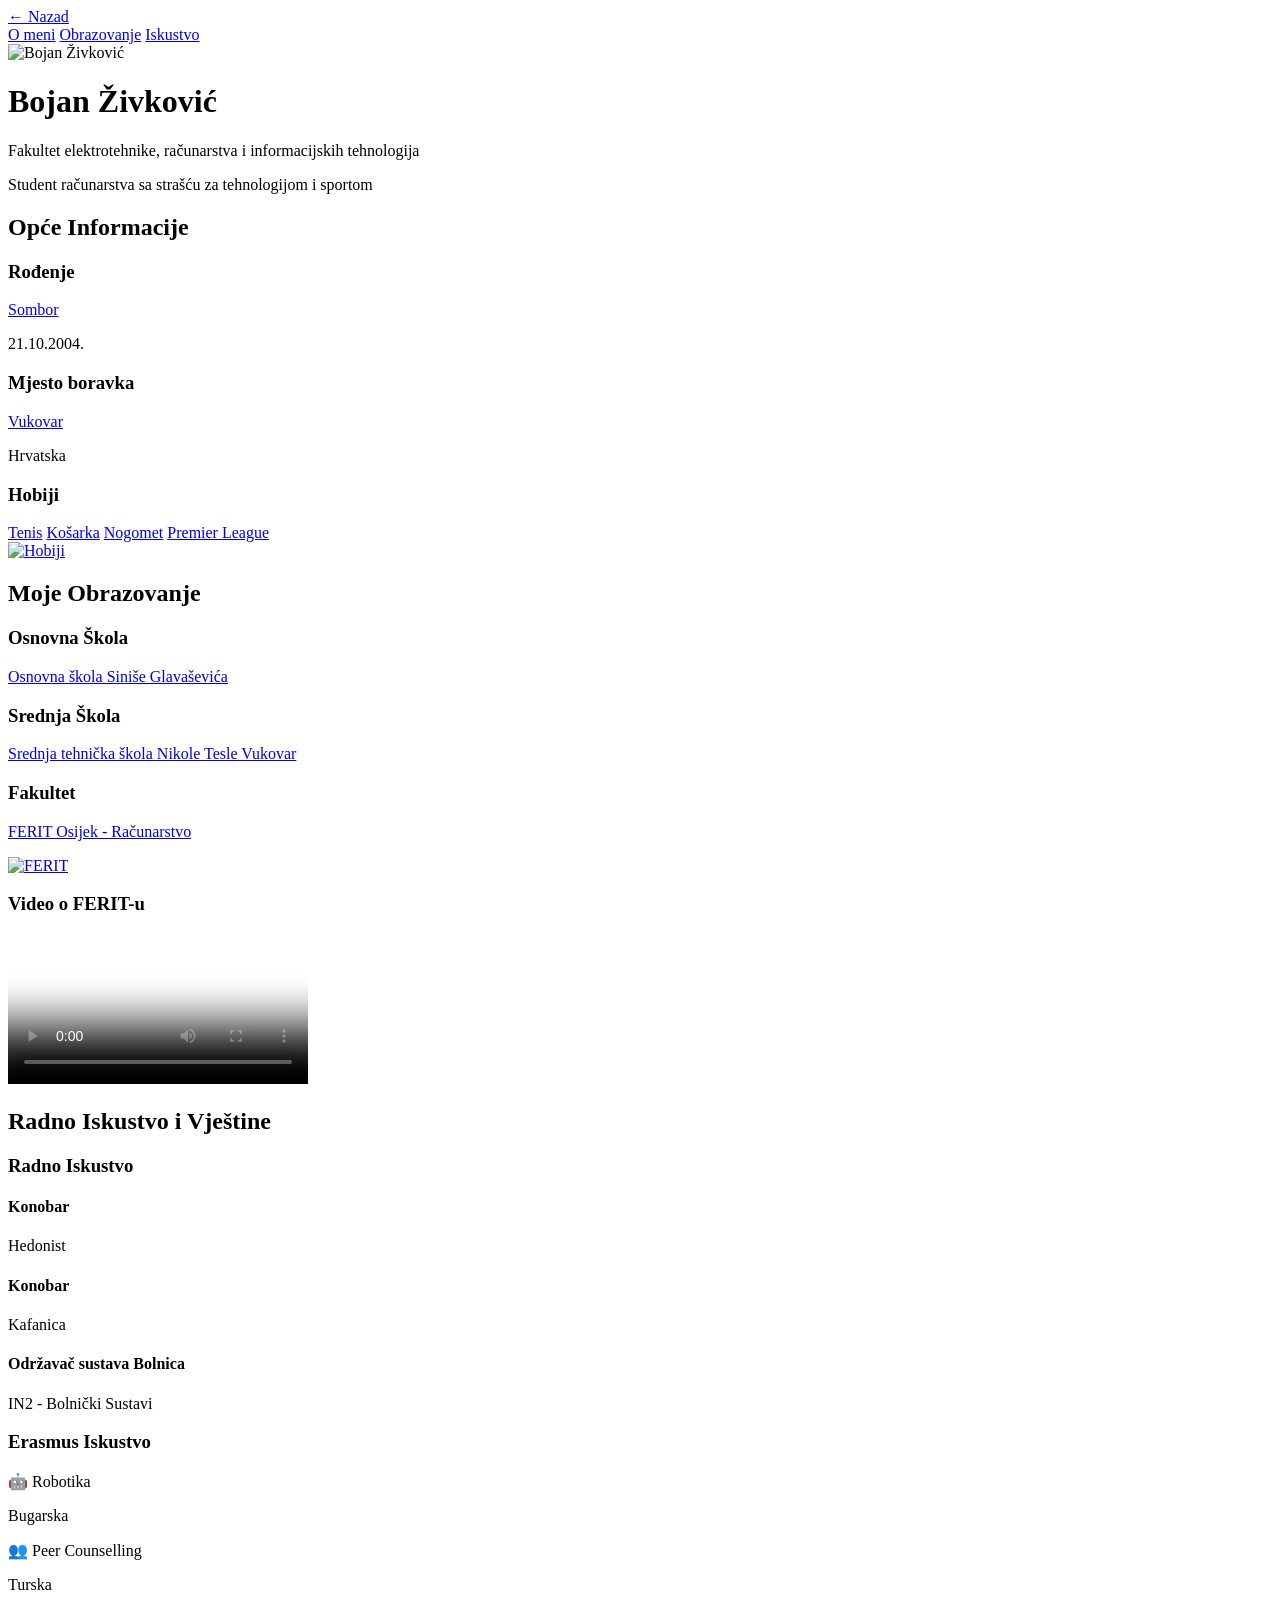
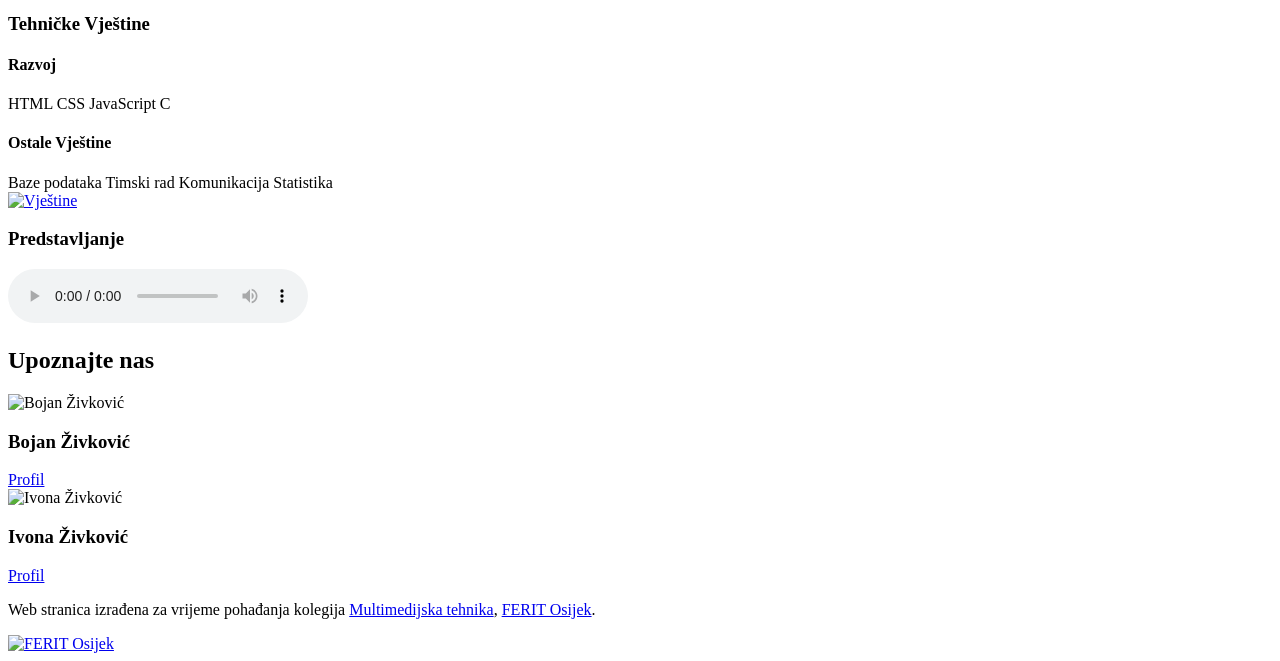
==== bojan.html @ 3acd58fc "Add files via upload" ====
<!doctype html>
<html lang="hr">
  <head>
    <meta charset="UTF-8" />
    <meta name="viewport" content="width=device-width, initial-scale=1.0" />
    <title>Predstavljanje Poslodavcu</title>
    <link rel="stylesheet" href="style.css" />
  </head>
  <body>
    <nav class="navbar">
      <div class="nav-container">
        <a href="index.html" class="nav-logo">← Nazad</a>
        <div class="nav-menu">
          <a href="#opce" class="nav-link">O meni</a>
          <a href="#obrazovanje" class="nav-link">Obrazovanje</a>
          <a href="#iskustvo" class="nav-link">Iskustvo</a>
        </div>
      </div>
    </nav>

    <header class="hero">
      <div class="hero-content">
        <img
          src="Portret.jpeg"
          alt="Bojan Živković"
          class="hero-image"
          onclick="window.open('Portret.jpeg', '_blank')"
        />
        <div class="hero-text">
          <h1>Bojan Živković</h1>
          <p class="subtitle">
            Fakultet elektrotehnike, računarstva i informacijskih tehnologija
          </p>
          <p class="bio">
            Student računarstva sa strašću za tehnologijom i sportom
          </p>
        </div>
      </div>
    </header>

    <main>
      <section id="opce" class="info-section">
        <h2>Opće Informacije</h2>
        <div class="info-grid">
          <div class="info-card">
            <h3>Rođenje</h3>
            <p>
              <a href="https://hr.wikipedia.org/wiki/Sombor" target="_blank"
                >Sombor</a
              >
            </p>
            <p class="date">21.10.2004.</p>
          </div>
          <div class="info-card">
            <h3>Mjesto boravka</h3>
            <p>
              <a href="https://hr.wikipedia.org/wiki/Vukovar" target="_blank"
                >Vukovar</a
              >
            </p>
            <p class="subtitle-small">Hrvatska</p>
          </div>
          <div class="info-card">
            <h3>Hobiji</h3>
            <div class="hobbies">
              <a
                href="https://hr.wikipedia.org/wiki/Tenis"
                target="_blank"
                class="hobby-tag"
                >Tenis</a
              >
              <a
                href="https://hr.wikipedia.org/wiki/Košarka"
                target="_blank"
                class="hobby-tag"
                >Košarka</a
              >
              <a
                href="https://hr.wikipedia.org/wiki/Nogomet"
                target="_blank"
                class="hobby-tag"
                >Nogomet</a
              >
              <a href="Mufc.gif" target="_blank" class="hobby-tag"
                >Premier League</a
              >
            </div>
          </div>
        </div>
        <a href="Hobi.jpeg" target="_blank" class="image-link">
          <img src="Hobi.jpeg" alt="Hobiji" loading="lazy" />
        </a>
      </section>

      <section id="obrazovanje" class="education-section">
        <h2>Moje Obrazovanje</h2>
        <div class="timeline">
          <div class="timeline-item">
            <div class="timeline-marker"></div>
            <div class="timeline-content">
              <h3>Osnovna Škola</h3>
              <p>
                <a
                  href="https://os-sinise-glavasevica-vu.skole.hr/"
                  target="_blank"
                  >Osnovna škola Siniše Glavaševića</a
                >
              </p>
            </div>
          </div>
          <div class="timeline-item">
            <div class="timeline-marker"></div>
            <div class="timeline-content">
              <h3>Srednja Škola</h3>
              <p>
                <a
                  href="https://ss-tehnicka-ntesla-vu.skole.hr/"
                  target="_blank"
                  >Srednja tehnička škola Nikole Tesle Vukovar</a
                >
              </p>
            </div>
          </div>
          <div class="timeline-item">
            <div class="timeline-marker"></div>
            <div class="timeline-content">
              <h3>Fakultet</h3>
              <p>
                <a href="https://www.ferit.unios.hr" target="_blank"
                  >FERIT Osijek - Računarstvo</a
                >
              </p>
            </div>
          </div>
        </div>
        <a href="logo.png" target="_blank" class="image-link">
          <img src="logo.png" alt="FERIT" loading="lazy" />
        </a>
        <div class="video-container">
          <h3>Video o FERIT-u</h3>
          <video controls poster="Ferit.png">
            <source src="FERIT 2024.mp4" type="video/mp4" />
            Vaš preglednik ne podržava video.
          </video>
        </div>
      </section>

      <section id="iskustvo" class="experience-section">
        <h2>Radno Iskustvo i Vještine</h2>

        <div class="experience-subsection">
          <h3>Radno Iskustvo</h3>
          <div class="jobs-grid">
            <div class="job-card">
              <h4>Konobar</h4>
              <p class="company">Hedonist</p>
            </div>
            <div class="job-card">
              <h4>Konobar</h4>
              <p class="company">Kafanica</p>
            </div>
            <div class="job-card">
              <h4>Održavač sustava Bolnica</h4>
              <p class="company">IN2 - Bolnički Sustavi</p>
            </div>
          </div>
        </div>

        <div class="experience-subsection">
          <h3>Erasmus Iskustvo</h3>
          <div class="erasmus-grid">
            <div class="erasmus-card">
              <p>🤖 Robotika</p>
              <p class="country">Bugarska</p>
            </div>
            <div class="erasmus-card">
              <p>👥 Peer Counselling</p>
              <p class="country">Turska</p>
            </div>
          </div>
        </div>

        <div class="experience-subsection">
          <h3>Tehničke Vještine</h3>
          <div class="skills-container">
            <div class="skill-category">
              <h4>Razvoj</h4>
              <div class="skill-tags">
                <span class="skill-tag">HTML</span>
                <span class="skill-tag">CSS</span>
                <span class="skill-tag">JavaScript</span>
                <span class="skill-tag">C</span>
              </div>
            </div>
            <div class="skill-category">
              <h4>Ostale Vještine</h4>
              <div class="skill-tags">
                <span class="skill-tag">Baze podataka</span>
                <span class="skill-tag">Timski rad</span>
                <span class="skill-tag">Komunikacija</span>
                <span class="skill-tag">Statistika</span>
              </div>
            </div>
          </div>
        </div>

        <a href="Portret.jpeg" target="_blank" class="image-link">
          <img src="Portret.jpeg" alt="Vještine" loading="lazy" />
        </a>

        <div class="audio-container">
          <h3>Predstavljanje</h3>
          <audio controls>
            <source src="Predstavljanje.m4a" type="audio/mp4" />
            Vaš preglednik ne podržava audio.
          </audio>
        </div>
      </section>

      <section id="kolege" class="team-section">
        <h2>Upoznajte nas</h2>
        <div class="team-grid">
          <div class="team-member">
            <img src="Portret.jpeg" alt="Bojan Živković" />
            <h3>Bojan Živković</h3>
            <a href="bojan.html" target="_blank" class="team-link">Profil</a>
          </div>
          <div class="team-member">
            <img
              src="https://via.placeholder.com/200x200.jpg?text=Ivona+Zivkovic"
              alt="Ivona Živković"
            />
            <h3>Ivona Živković</h3>
            <a href="ivona.html" target="_blank" class="team-link">Profil</a>
          </div>
        </div>
      </section>
    </main>

    <footer>
      <p>
        Web stranica izrađena za vrijeme pohađanja kolegija
        <a
          href="https://www.ferit.unios.hr/upisi-i-studijski-programi/strucni-prijediplomski-studij#racunarstvo#SR6-02"
          target="_blank"
          >Multimedijska tehnika</a
        >,
        <a href="https://www.ferit.unios.hr" target="_blank">FERIT Osijek</a>.
      </p>
      <a
        href="https://www.ferit.unios.hr"
        target="_blank"
        class="footer-logo-link"
      >
        <img src="Ferit.png" alt="FERIT Osijek" class="footer-logo" />
      </a>
    </footer>
  </body>
</html>
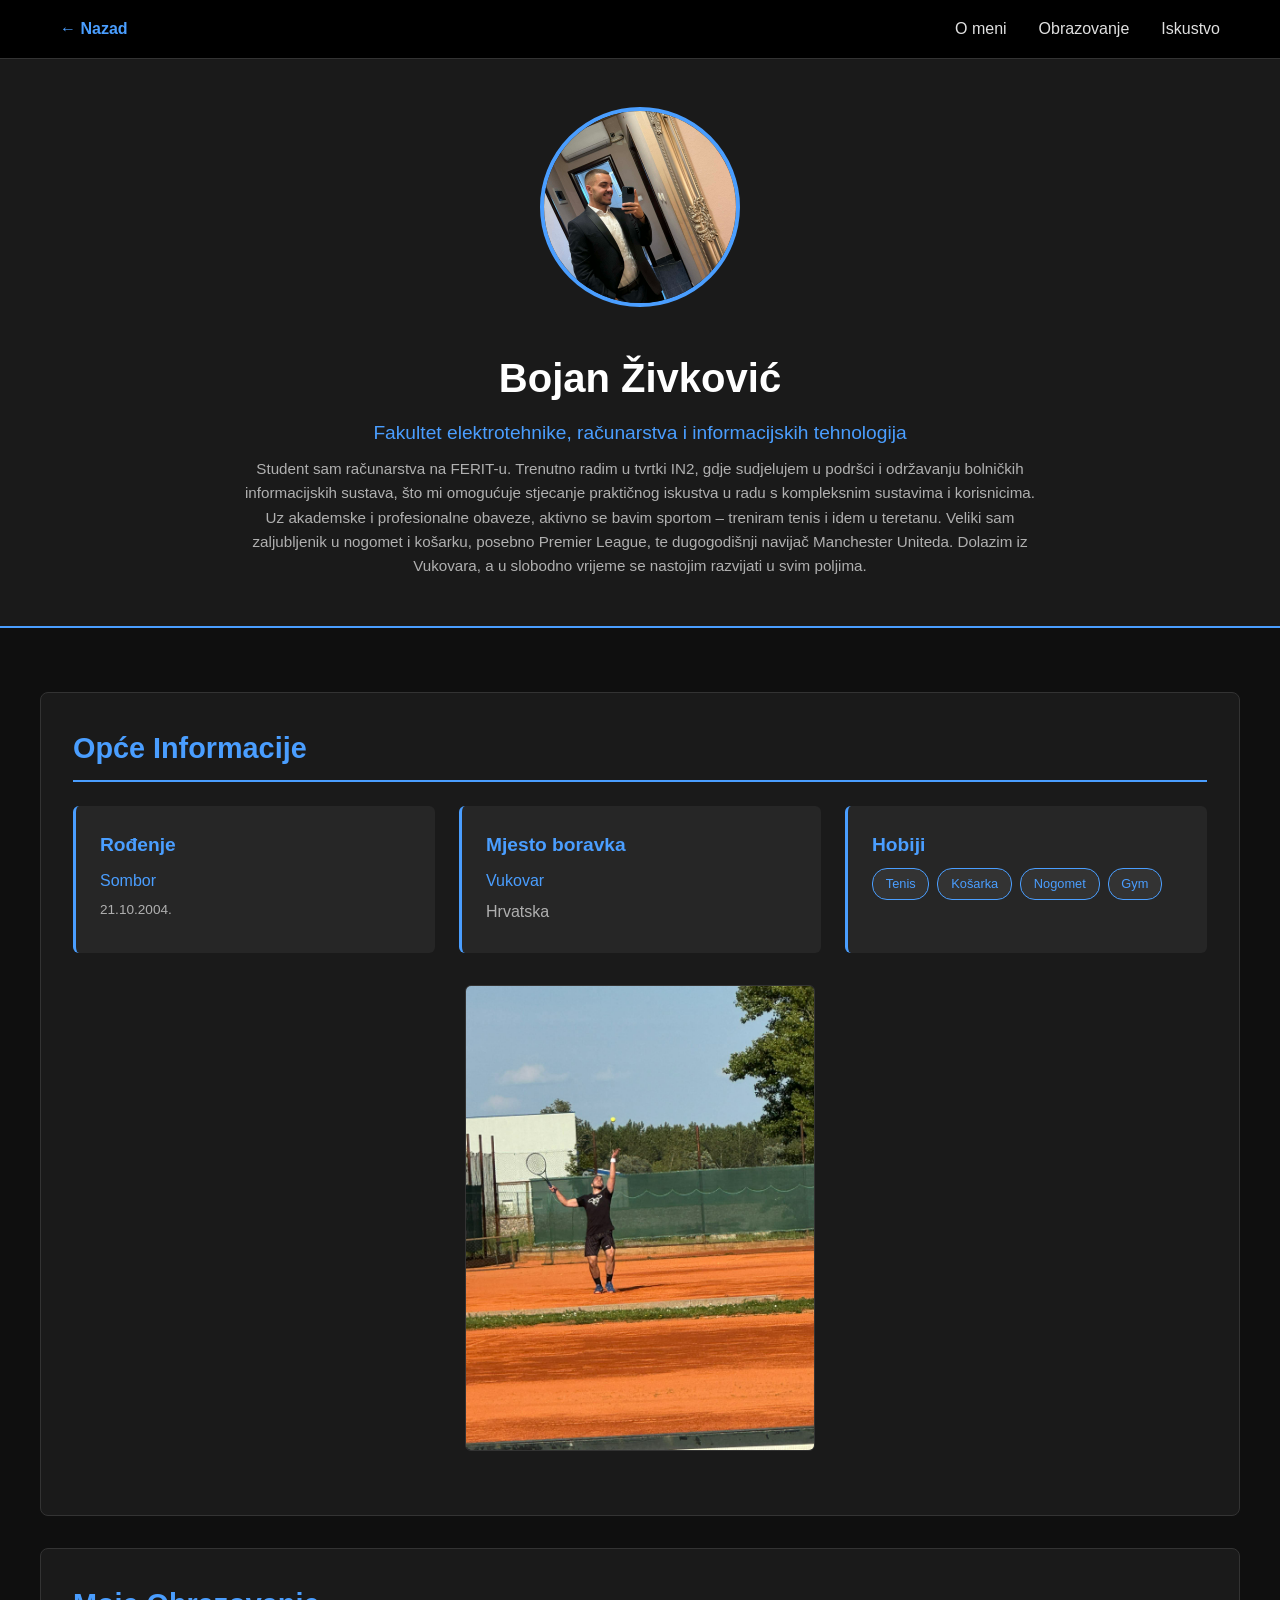
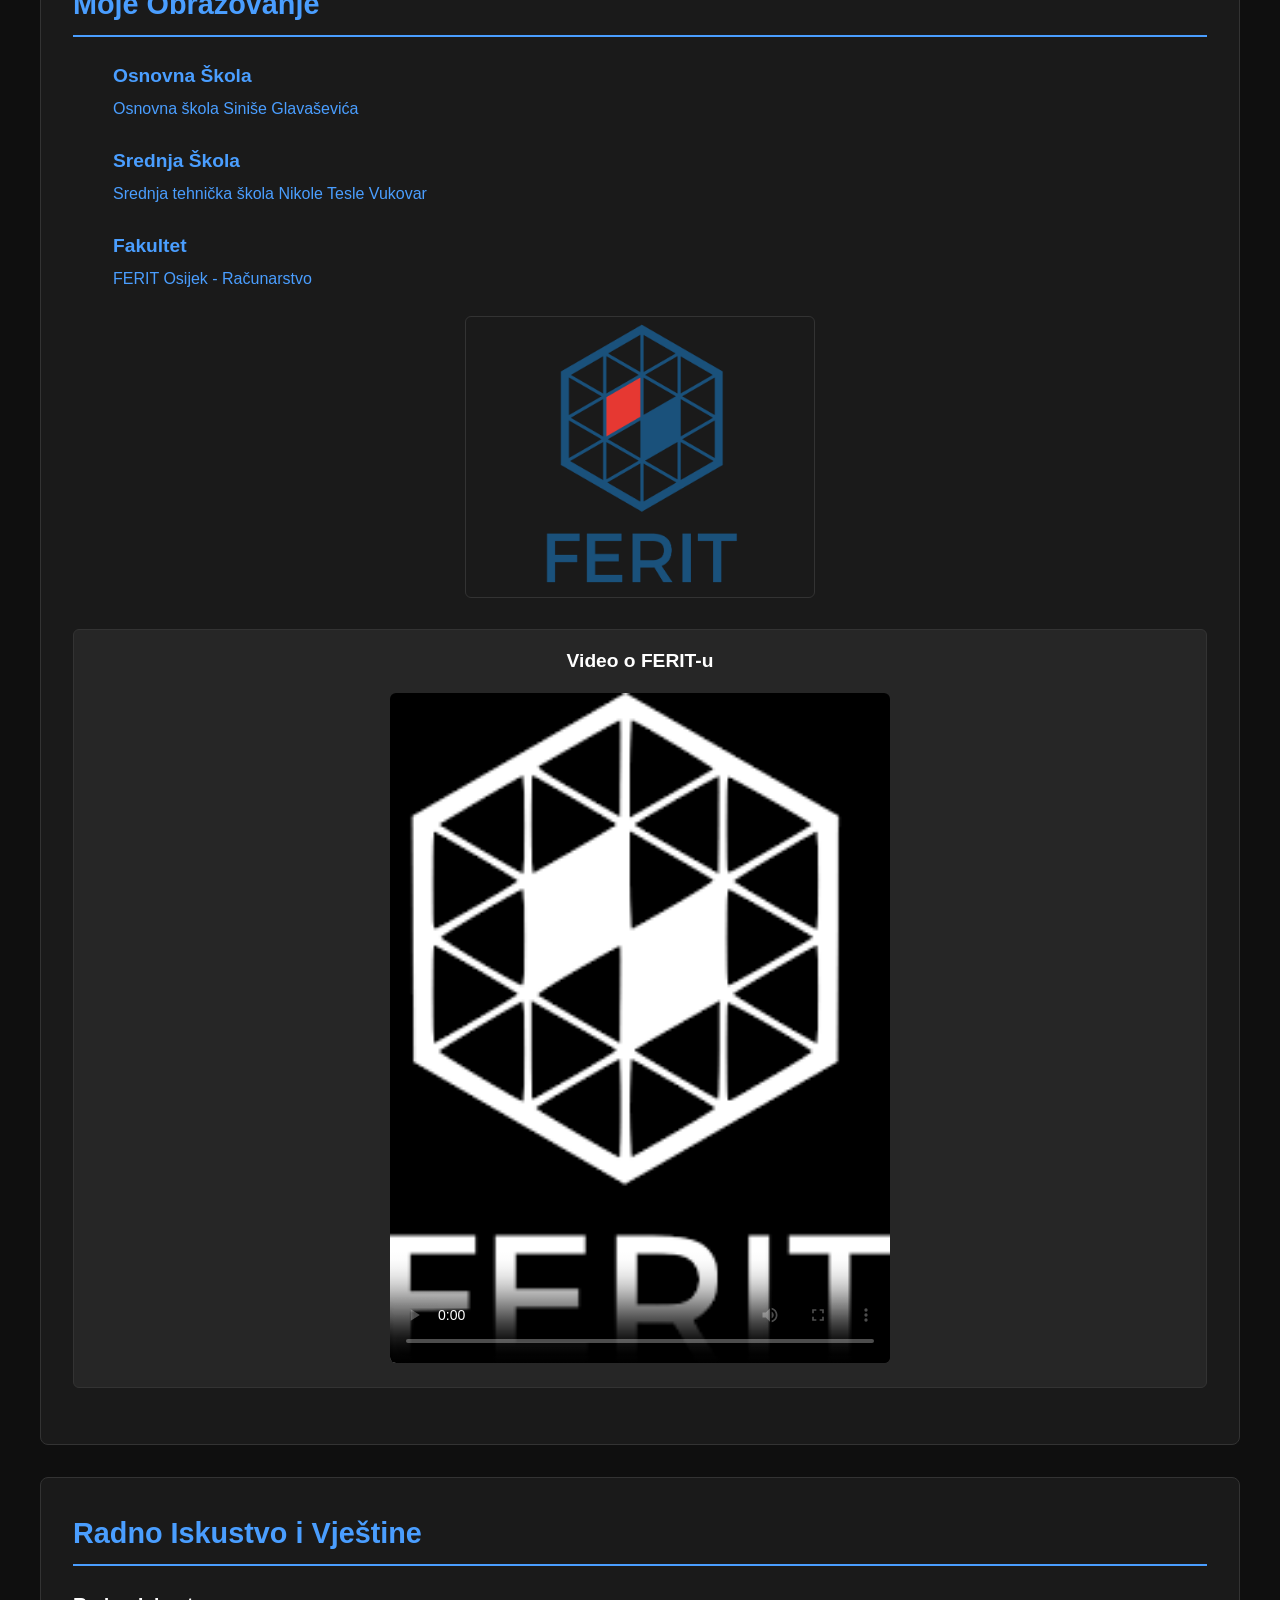
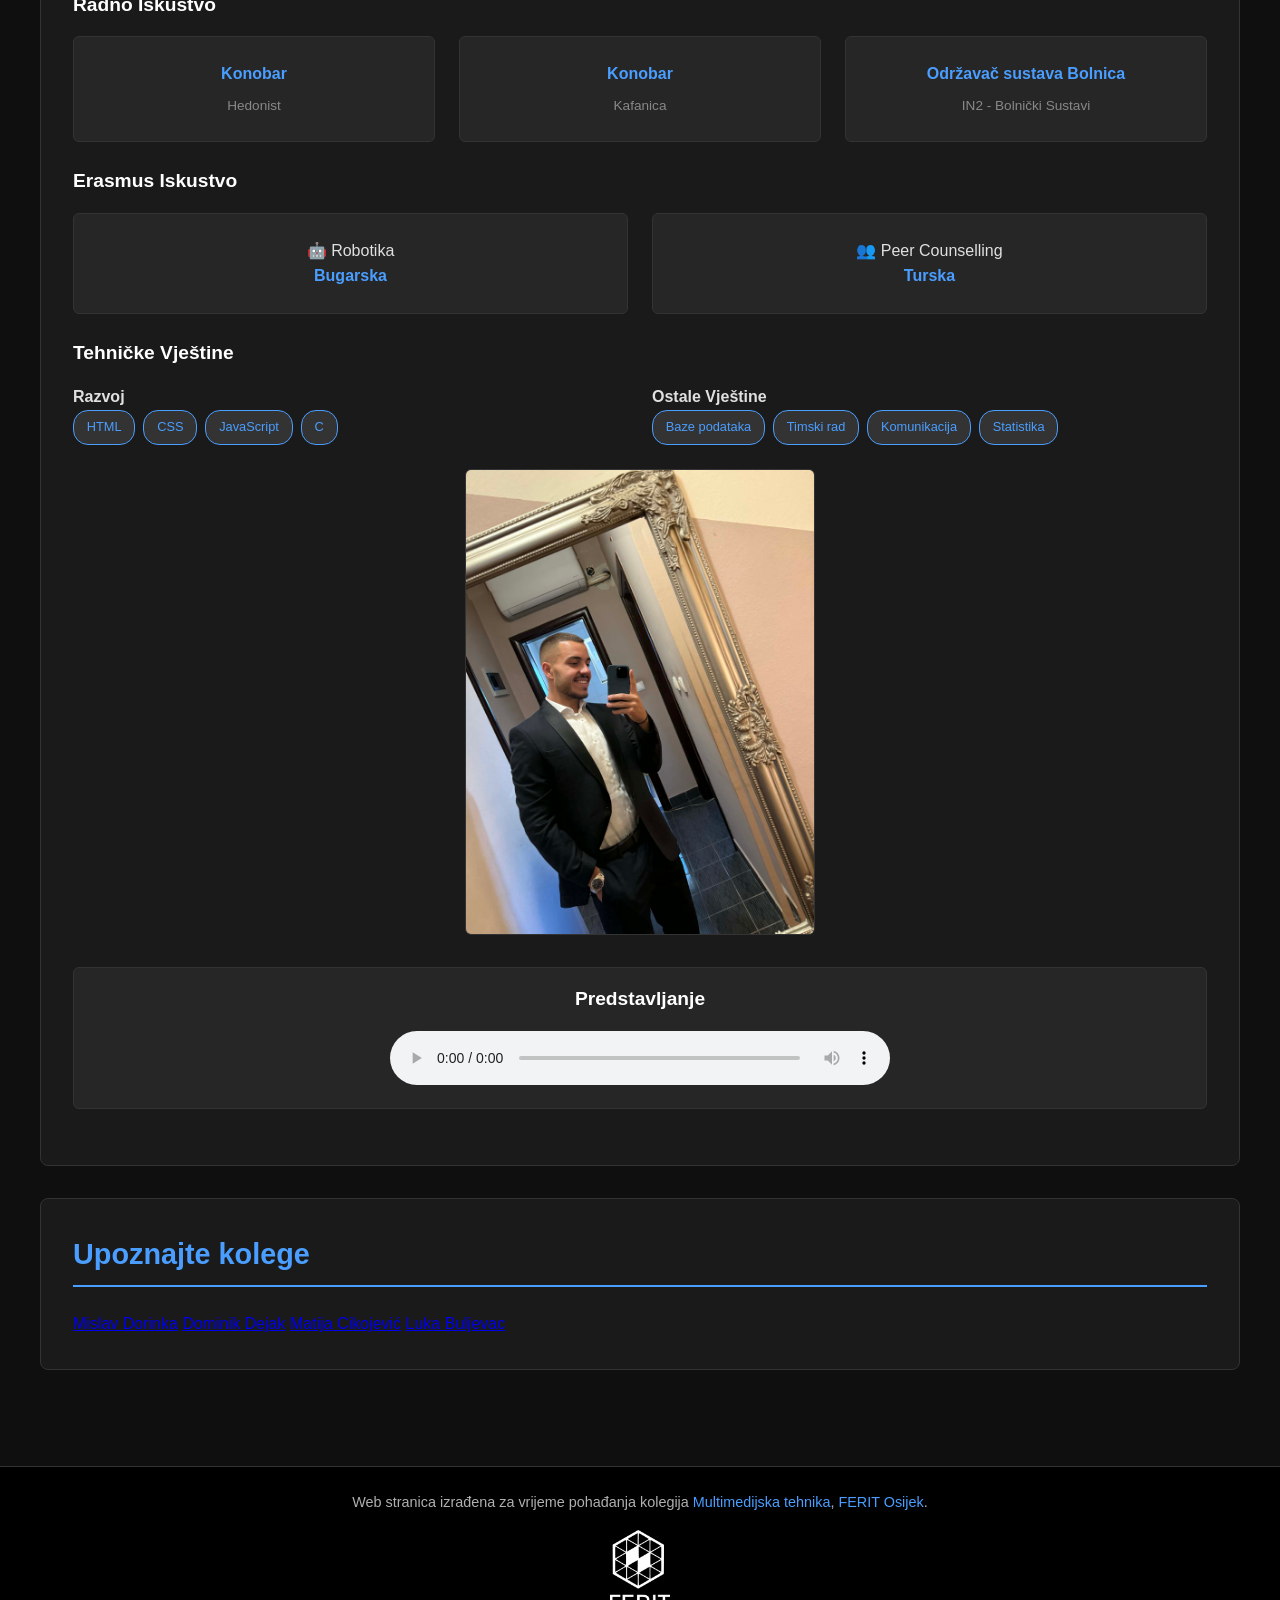
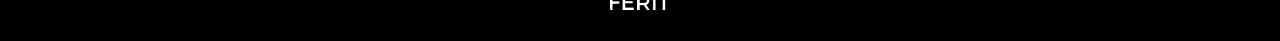
==== commit e7a7536c: "Add files via upload" ====
--- a/bojan.html
+++ b/bojan.html
@@ -32,7 +32,15 @@
             Fakultet elektrotehnike, računarstva i informacijskih tehnologija
           </p>
           <p class="bio">
-            Student računarstva sa strašću za tehnologijom i sportom
+            Student sam računarstva na FERIT-u. Trenutno radim u tvrtki IN2,
+            gdje sudjelujem u podršci i održavanju bolničkih informacijskih
+            sustava, što mi omogućuje stjecanje praktičnog iskustva u radu s
+            kompleksnim sustavima i korisnicima. Uz akademske i profesionalne
+            obaveze, aktivno se bavim sportom – treniram tenis i idem u
+            teretanu. Veliki sam zaljubljenik u nogomet i košarku, posebno
+            Premier League, te dugogodišnji navijač Manchester Uniteda. Dolazim
+            iz Vukovara, a u slobodno vrijeme se nastojim razvijati u svim
+            poljima.
           </p>
         </div>
       </div>
@@ -81,9 +89,7 @@
                 class="hobby-tag"
                 >Nogomet</a
               >
-              <a href="Mufc.gif" target="_blank" class="hobby-tag"
-                >Premier League</a
-              >
+              <a href="Mufc.gif" target="_blank" class="hobby-tag">Gym</a>
             </div>
           </div>
         </div>
@@ -218,21 +224,32 @@
       </section>
 
       <section id="kolege" class="team-section">
-        <h2>Upoznajte nas</h2>
-        <div class="team-grid">
-          <div class="team-member">
-            <img src="Portret.jpeg" alt="Bojan Živković" />
-            <h3>Bojan Živković</h3>
-            <a href="bojan.html" target="_blank" class="team-link">Profil</a>
-          </div>
-          <div class="team-member">
-            <img
-              src="https://via.placeholder.com/200x200.jpg?text=Ivona+Zivkovic"
-              alt="Ivona Živković"
-            />
-            <h3>Ivona Živković</h3>
-            <a href="ivona.html" target="_blank" class="team-link">Profil</a>
-          </div>
+        <h2>Upoznajte kolege</h2>
+        <div class="colleagues-list">
+          <a
+            href="https://mt-webprojekt.onrender.com/student/3/"
+            target="_blank"
+            class="colleague-link"
+            >Mislav Dorinka</a
+          >
+          <a
+            href="https://mt-webprojekt.onrender.com/student/4/"
+            target="_blank"
+            class="colleague-link"
+            >Dominik Dejak</a
+          >
+          <a
+            href="https://webbiography.onrender.com/MatijaCik/"
+            target="_blank"
+            class="colleague-link"
+            >Matija Cikojević</a
+          >
+          <a
+            href="https://webbiography.onrender.com/Luka/"
+            target="_blank"
+            class="colleague-link"
+            >Luka Buljevac</a
+          >
         </div>
       </section>
     </main>
--- a/style.css
+++ b/style.css
@@ -0,0 +1,463 @@
+* {
+  margin: 0;
+  padding: 0;
+  box-sizing: border-box;
+}
+
+html,
+body {
+  min-height: 100%;
+}
+
+body {
+  font-family: 'Segoe UI', Tahoma, Geneva, Verdana, sans-serif;
+  background: #0f0f0f;
+  color: #e0e0e0;
+  line-height: 1.6;
+  display: flex;
+  flex-direction: column;
+  min-height: 100vh;
+}
+
+/* Navigation Bar */
+.navbar {
+  background: #000;
+  padding: 1rem 0;
+  border-bottom: 1px solid #333;
+}
+
+.nav-container {
+  max-width: 1200px;
+  margin: 0 auto;
+  padding: 0 20px;
+  display: flex;
+  justify-content: space-between;
+  align-items: center;
+}
+
+.nav-logo {
+  color: #4a9eff;
+  text-decoration: none;
+  font-weight: 600;
+}
+
+.nav-menu {
+  display: flex;
+  gap: 2rem;
+  align-items: center;
+}
+
+.nav-link {
+  color: #e0e0e0;
+  text-decoration: none;
+}
+
+.nav-link:hover {
+  color: #4a9eff;
+}
+
+/* Header */
+header {
+  background: #1a1a1a;
+  padding: 2.5rem 2rem;
+  text-align: center;
+  border-bottom: 2px solid #4a9eff;
+}
+
+header h1 {
+  font-size: 2rem;
+  margin-bottom: 0.5rem;
+  color: #ffffff;
+}
+
+header p {
+  font-size: 1rem;
+  color: #b0b0b0;
+}
+
+/* Hero Section */
+.hero {
+  background: #1a1a1a;
+  padding: 3rem 2rem;
+  text-align: center;
+  border-bottom: 2px solid #4a9eff;
+}
+
+.hero-content {
+  max-width: 800px;
+  margin: 0 auto;
+}
+
+.hero-image {
+  width: 200px;
+  height: 200px;
+  border-radius: 50%;
+  object-fit: cover;
+  border: 4px solid #4a9eff;
+  margin-bottom: 2rem;
+}
+
+.hero-text h1 {
+  font-size: 2.5rem;
+  margin-bottom: 0.5rem;
+  color: #ffffff;
+}
+
+.hero-text .subtitle {
+  font-size: 1.2rem;
+  color: #4a9eff;
+  margin: 0.5rem 0;
+}
+
+.hero-text .bio {
+  font-size: 0.95rem;
+  color: #b0b0b0;
+}
+
+/* Main Content */
+main {
+  flex: 1;
+  padding: 2rem;
+}
+
+main > .selection {
+  width: 100%;
+  max-width: 700px;
+  margin: 0 auto;
+  display: flex;
+  gap: 1.5rem;
+  flex-wrap: wrap;
+  justify-content: center;
+  align-items: center;
+  text-align: center;
+  padding: 1rem 0;
+}
+
+/* Sections */
+section {
+  margin: 2rem auto;
+  padding: 2rem;
+  background: #1a1a1a;
+  border-radius: 8px;
+  border: 1px solid #333;
+  max-width: 1200px;
+  width: 100%;
+}
+
+section h2 {
+  font-size: 1.8rem;
+  color: #4a9eff;
+  margin-bottom: 1.5rem;
+  border-bottom: 2px solid #4a9eff;
+  padding-bottom: 0.5rem;
+}
+
+section h3 {
+  color: #ffffff;
+  font-size: 1.2rem;
+  margin: 1.5rem 0 1rem;
+}
+
+/* Info Cards */
+.info-grid {
+  display: grid;
+  grid-template-columns: repeat(auto-fit, minmax(200px, 1fr));
+  gap: 1.5rem;
+  margin-bottom: 2rem;
+}
+
+.info-card {
+  background: #262626;
+  padding: 1.5rem;
+  border-radius: 6px;
+  border-left: 3px solid #4a9eff;
+}
+
+.info-card h3 {
+  color: #4a9eff;
+  margin-top: 0;
+  margin-bottom: 0.5rem;
+}
+
+.info-card p {
+  margin: 0.3rem 0;
+  color: #b0b0b0;
+}
+
+.info-card a {
+  color: #4a9eff;
+  text-decoration: none;
+}
+
+.info-card a:hover {
+  text-decoration: underline;
+}
+
+.date {
+  font-size: 0.85rem;
+  color: #888;
+}
+
+/* Hobbies */
+.hobbies {
+  display: flex;
+  flex-wrap: wrap;
+  gap: 0.5rem;
+  margin-top: 0.5rem;
+}
+
+.hobby-tag {
+  background: #333;
+  color: #4a9eff;
+  padding: 0.3rem 0.8rem;
+  border-radius: 15px;
+  font-size: 0.8rem;
+  text-decoration: none;
+  border: 1px solid #4a9eff;
+}
+
+.hobby-tag:hover {
+  background: #4a9eff;
+  color: #1a1a1a;
+}
+
+/* Timeline */
+.timeline {
+  padding-left: 20px;
+}
+
+.timeline-item {
+  margin-bottom: 1.5rem;
+  padding-left: 20px;
+}
+
+.timeline-content h3 {
+  color: #4a9eff;
+  margin: 0 0 0.3rem 0;
+}
+
+.timeline-content p {
+  color: #b0b0b0;
+  margin: 0.2rem 0;
+}
+
+.timeline-content a {
+  color: #4a9eff;
+  text-decoration: none;
+}
+
+.timeline-content a:hover {
+  text-decoration: underline;
+}
+
+/* Audio/Video */
+.video-container,
+.audio-container {
+  margin: 1.5rem 0;
+  padding: 1rem;
+  background: #262626;
+  border-radius: 6px;
+  border: 1px solid #333;
+  text-align: center;
+}
+
+.video-container h3,
+.audio-container h3 {
+  margin: 0 0 1rem 0;
+}
+
+video,
+audio {
+  width: 100%;
+  max-width: 500px;
+  border-radius: 6px;
+}
+
+/* Skills */
+.skills-container {
+  display: grid;
+  grid-template-columns: repeat(auto-fit, minmax(250px, 1fr));
+  gap: 1.5rem;
+}
+
+.skill-tags {
+  display: flex;
+  flex-wrap: wrap;
+  gap: 0.5rem;
+}
+
+.skill-tag {
+  background: #333;
+  color: #4a9eff;
+  padding: 0.4rem 0.8rem;
+  border-radius: 15px;
+  font-size: 0.8rem;
+  border: 1px solid #4a9eff;
+}
+
+.skill-tag:hover {
+  background: #4a9eff;
+  color: #1a1a1a;
+}
+
+/* Experience */
+.jobs-grid,
+.erasmus-grid {
+  display: grid;
+  grid-template-columns: repeat(auto-fit, minmax(180px, 1fr));
+  gap: 1.5rem;
+}
+
+.job-card,
+.erasmus-card {
+  background: #262626;
+  padding: 1.5rem;
+  border-radius: 6px;
+  border: 1px solid #333;
+  text-align: center;
+}
+
+.job-card h4,
+.erasmus-card h4 {
+  margin: 0 0 0.5rem 0;
+  color: #4a9eff;
+}
+
+.company {
+  color: #888;
+  font-size: 0.85rem;
+}
+
+.country {
+  color: #4a9eff;
+  font-weight: 600;
+}
+
+/* Images */
+.image-link {
+  display: block;
+  margin: 1.5rem 0;
+  text-align: center;
+}
+
+.image-link img {
+  width: 100%;
+  max-width: 350px;
+  height: auto;
+  border-radius: 6px;
+  border: 1px solid #333;
+}
+
+/* Team */
+.team-grid {
+  display: grid;
+  grid-template-columns: repeat(auto-fit, minmax(200px, 1fr));
+  gap: 2rem;
+}
+
+.team-member {
+  background: #262626;
+  padding: 1.5rem;
+  border-radius: 6px;
+  text-align: center;
+  border: 1px solid #333;
+}
+
+.team-member img {
+  width: 130px;
+  height: 130px;
+  border-radius: 50%;
+  object-fit: cover;
+  border: 3px solid #4a9eff;
+  margin-bottom: 1rem;
+}
+
+.team-member h3 {
+  margin: 0.5rem 0;
+  color: #ffffff;
+}
+
+.team-link {
+  display: inline-block;
+  color: #4a9eff;
+  text-decoration: none;
+  padding: 0.5rem 1rem;
+  border: 1px solid #4a9eff;
+  border-radius: 15px;
+  margin-top: 0.8rem;
+  font-size: 0.9rem;
+}
+
+.team-link:hover {
+  background: #4a9eff;
+  color: #1a1a1a;
+}
+
+/* Homepage Cards */
+.person {
+  background: #262626;
+  border-radius: 8px;
+  padding: 1.2rem;
+  text-align: center;
+  border: 1px solid #333;
+  min-width: 180px;
+}
+
+.person a {
+  text-decoration: none;
+  color: inherit;
+}
+
+.person img {
+  width: 180px;
+  height: 180px;
+  border-radius: 50%;
+  object-fit: cover;
+  margin-bottom: 1rem;
+  border: 3px solid #4a9eff;
+}
+
+.person h2 {
+  margin: 0;
+  font-size: 1.3rem;
+  color: #4a9eff;
+}
+
+/* Footer */
+footer {
+  background: #000;
+  color: #b0b0b0;
+  text-align: center;
+  padding: 1.5rem;
+  margin-top: 2rem;
+  border-top: 1px solid #333;
+  font-size: 0.9rem;
+}
+
+footer p {
+  margin: 0;
+}
+
+footer a {
+  color: #4a9eff;
+  text-decoration: none;
+}
+
+footer a:hover {
+  text-decoration: underline;
+}
+
+.footer-logo-link {
+  display: inline-block;
+  margin-top: 1rem;
+}
+
+.footer-logo {
+  height: 80px;
+  width: auto;
+  max-width: 150px;
+}
+
+.footer-logo:hover {
+  opacity: 0.8;
+}
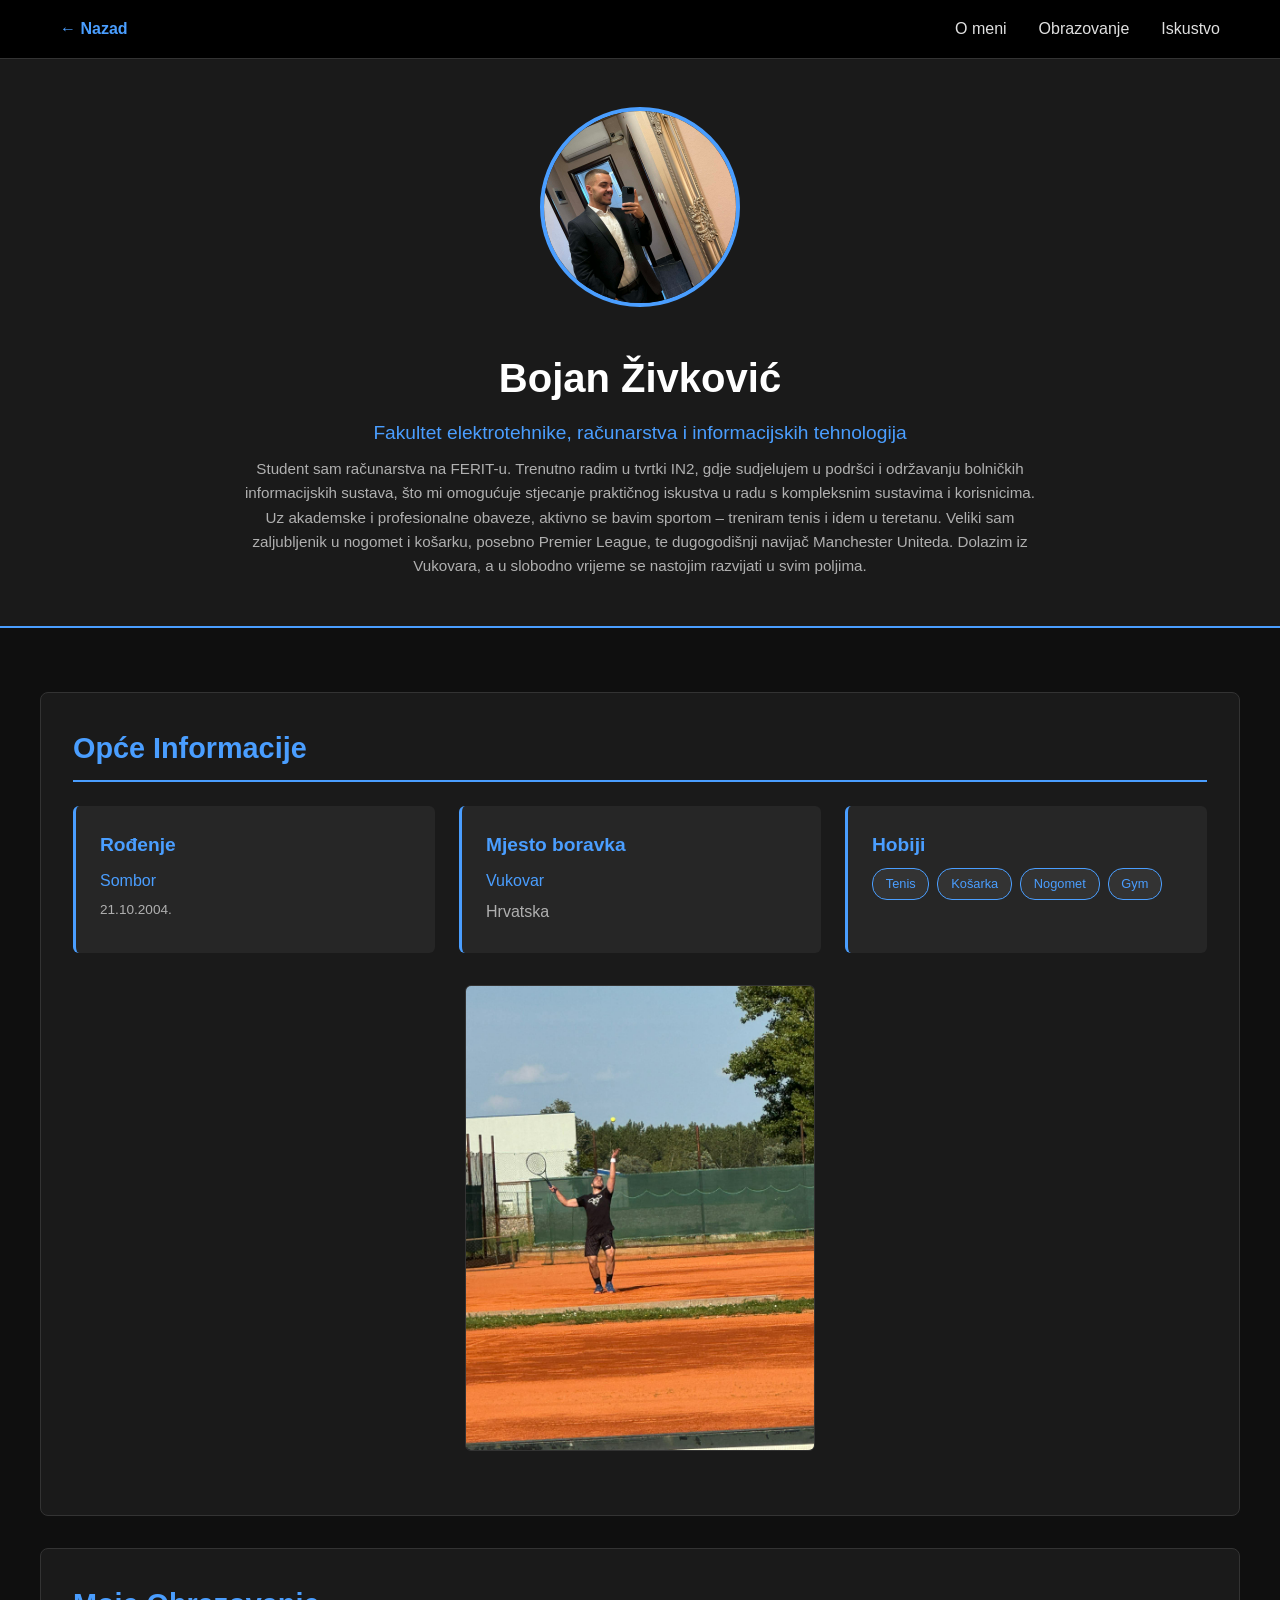
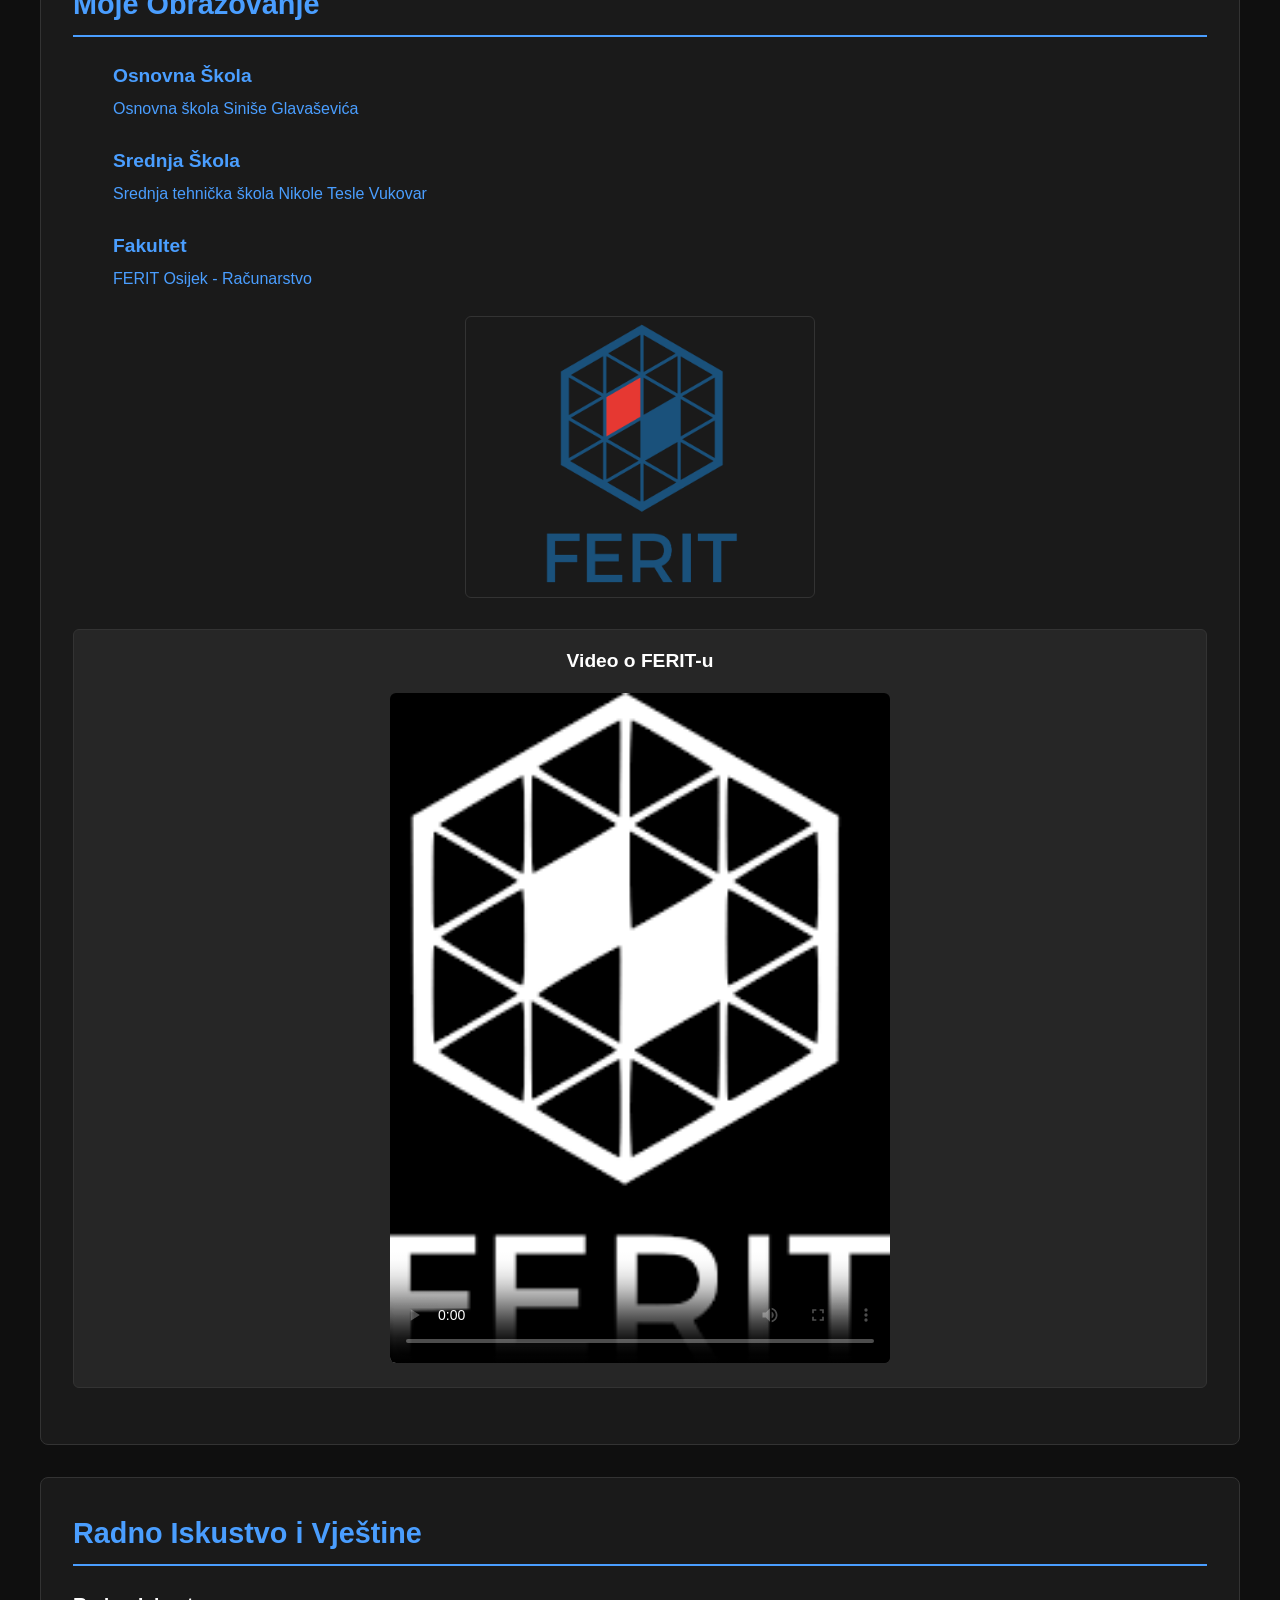
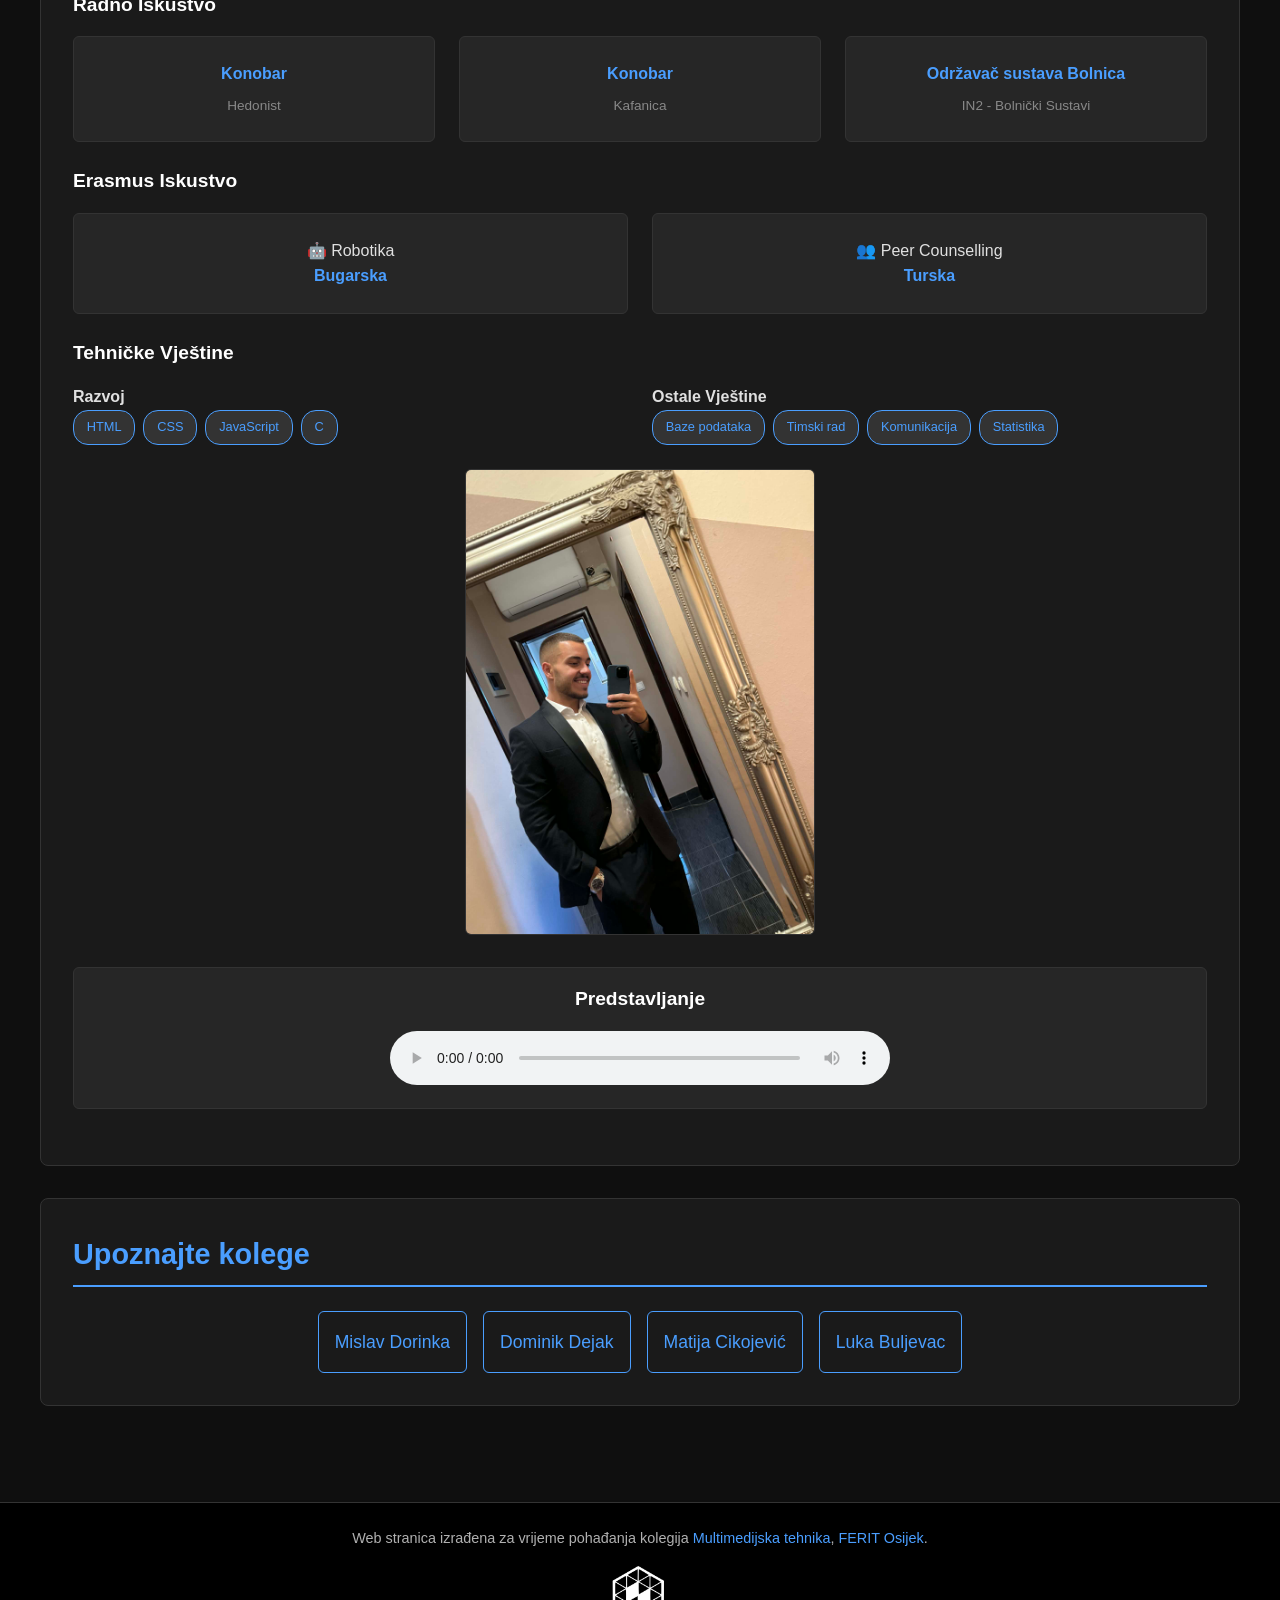
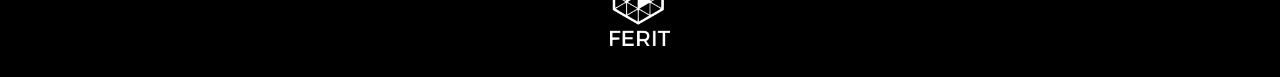
==== commit 5c070c21: "Add files via upload" ====
--- a/bojan.html
+++ b/bojan.html
@@ -83,13 +83,13 @@
                 class="hobby-tag"
                 >Košarka</a
               >
+              <a href="Mufc.gif" target="_blank" class="hobby-tag">Nogomet</a>
               <a
-                href="https://hr.wikipedia.org/wiki/Nogomet"
+                href="https://gyms4you.com/lokacije/osijek/"
                 target="_blank"
                 class="hobby-tag"
-                >Nogomet</a
-              >
-              <a href="Mufc.gif" target="_blank" class="hobby-tag">Gym</a>
+                >Gym</a
+              >
             </div>
           </div>
         </div>
--- a/style.css
+++ b/style.css
@@ -393,6 +393,33 @@
   color: #1a1a1a;
 }
 
+/* Colleagues List */
+.colleagues-list {
+  display: flex;
+  flex-direction: row;
+  gap: 1rem;
+  flex-wrap: wrap;
+  justify-content: center;
+  margin: 0 auto;
+}
+
+.colleague-link {
+  display: block;
+  color: #4a9eff;
+  text-decoration: none;
+  padding: 1rem;
+  border: 1px solid #4a9eff;
+  border-radius: 6px;
+  text-align: center;
+  font-size: 1.1rem;
+  transition: all 0.3s ease;
+}
+
+.colleague-link:hover {
+  background: #4a9eff;
+  color: #1a1a1a;
+}
+
 /* Homepage Cards */
 .person {
   background: #262626;
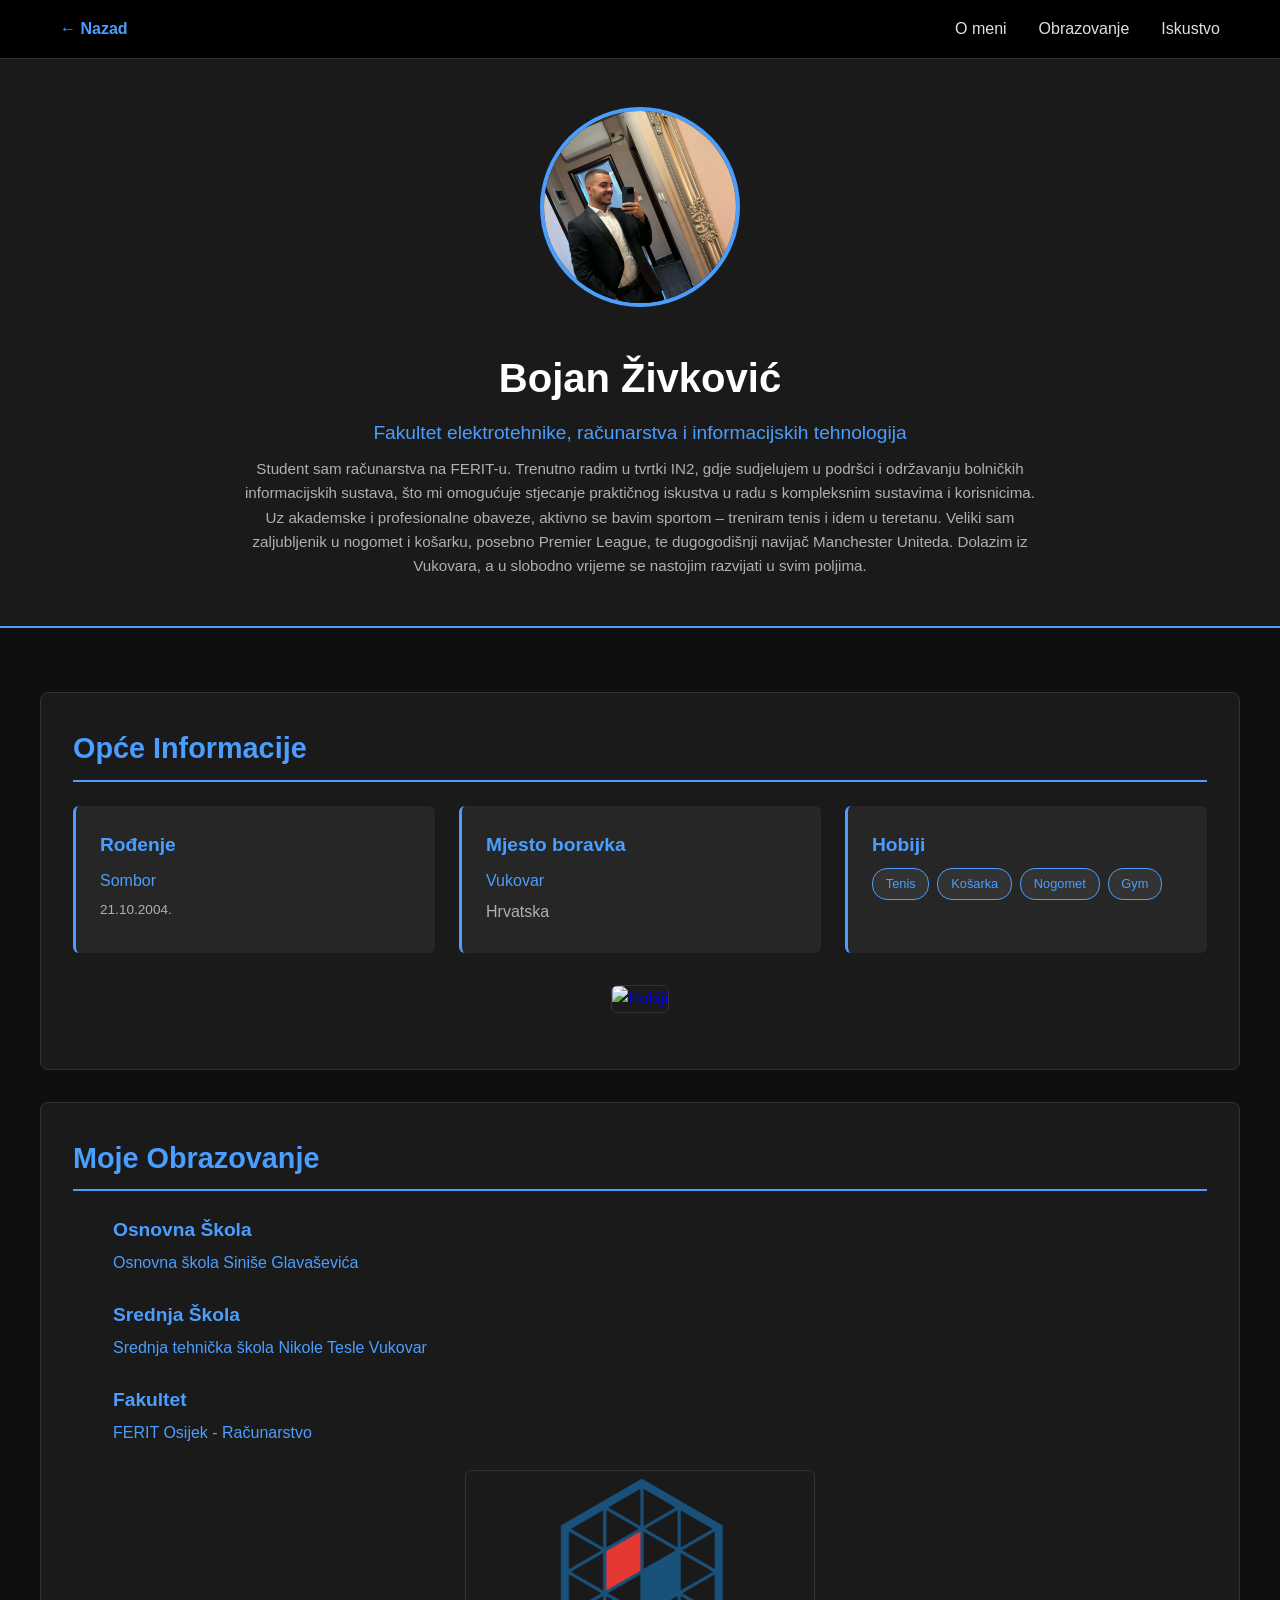
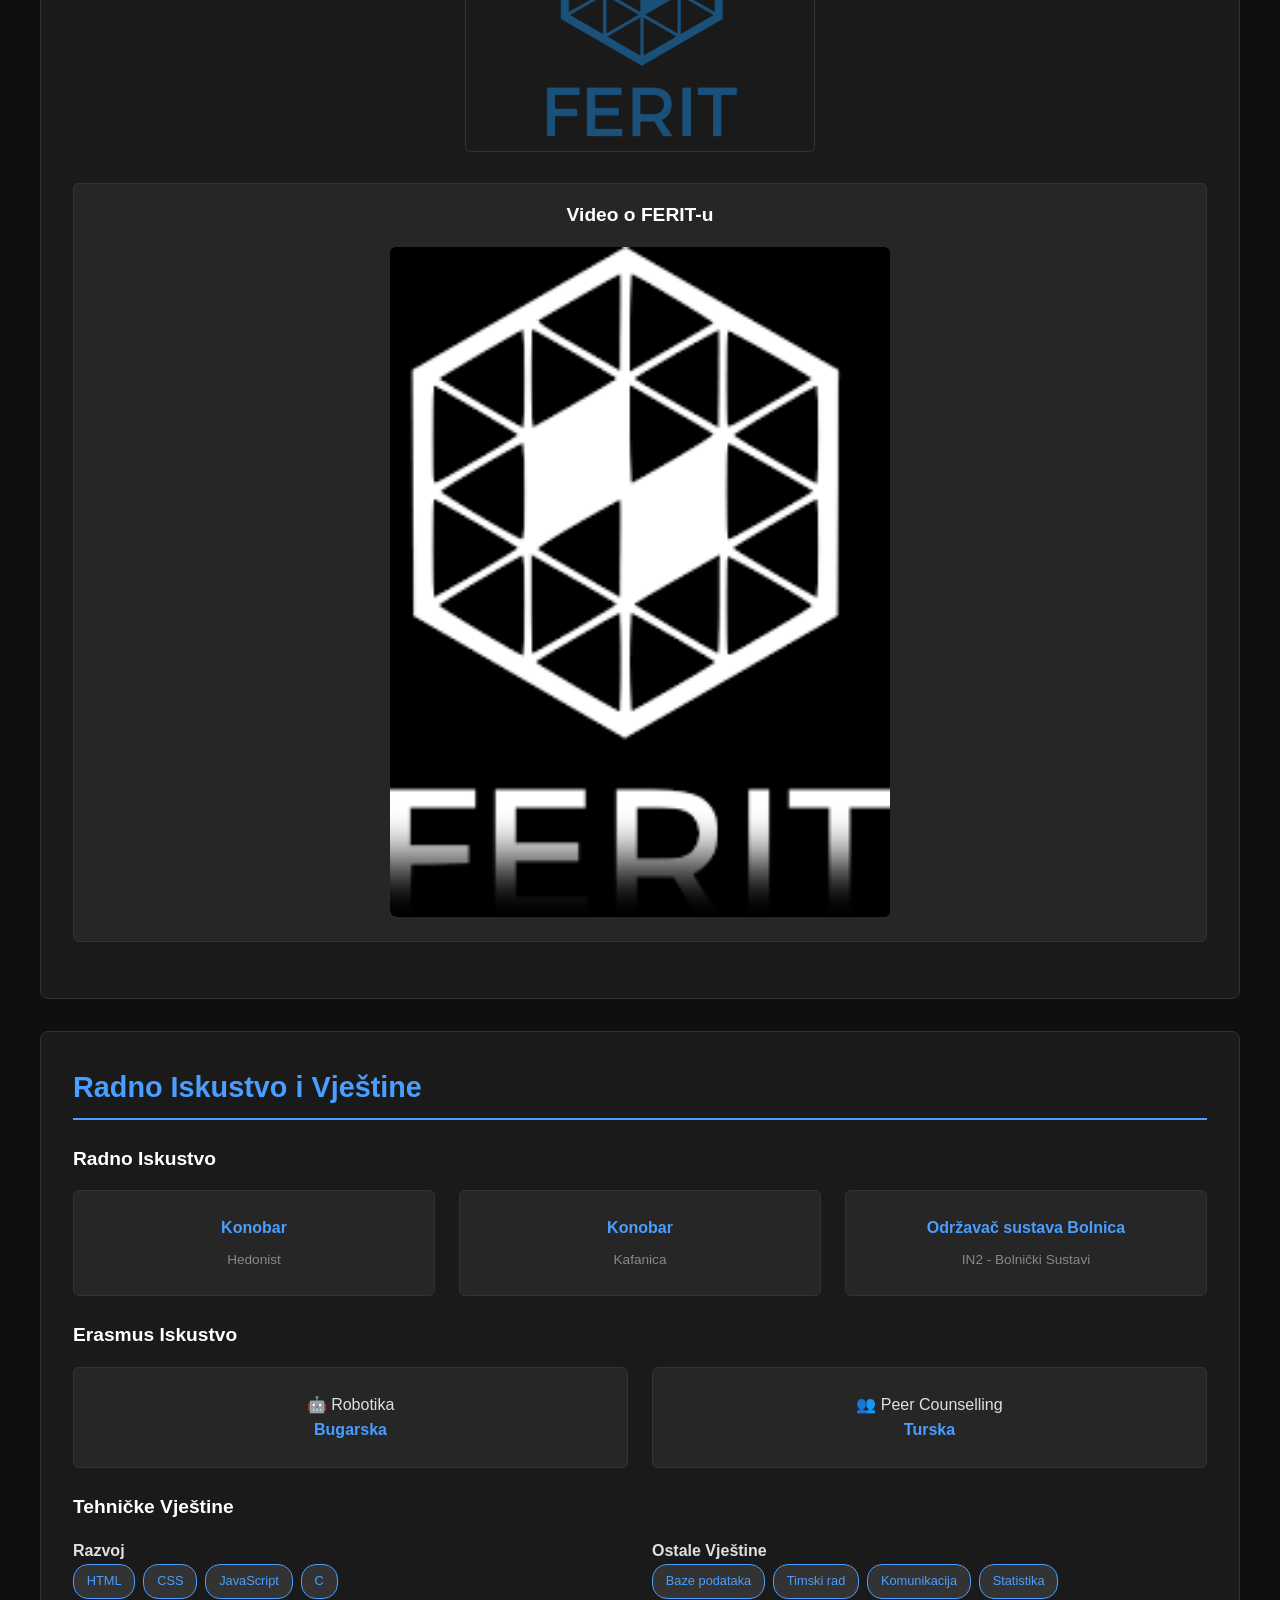
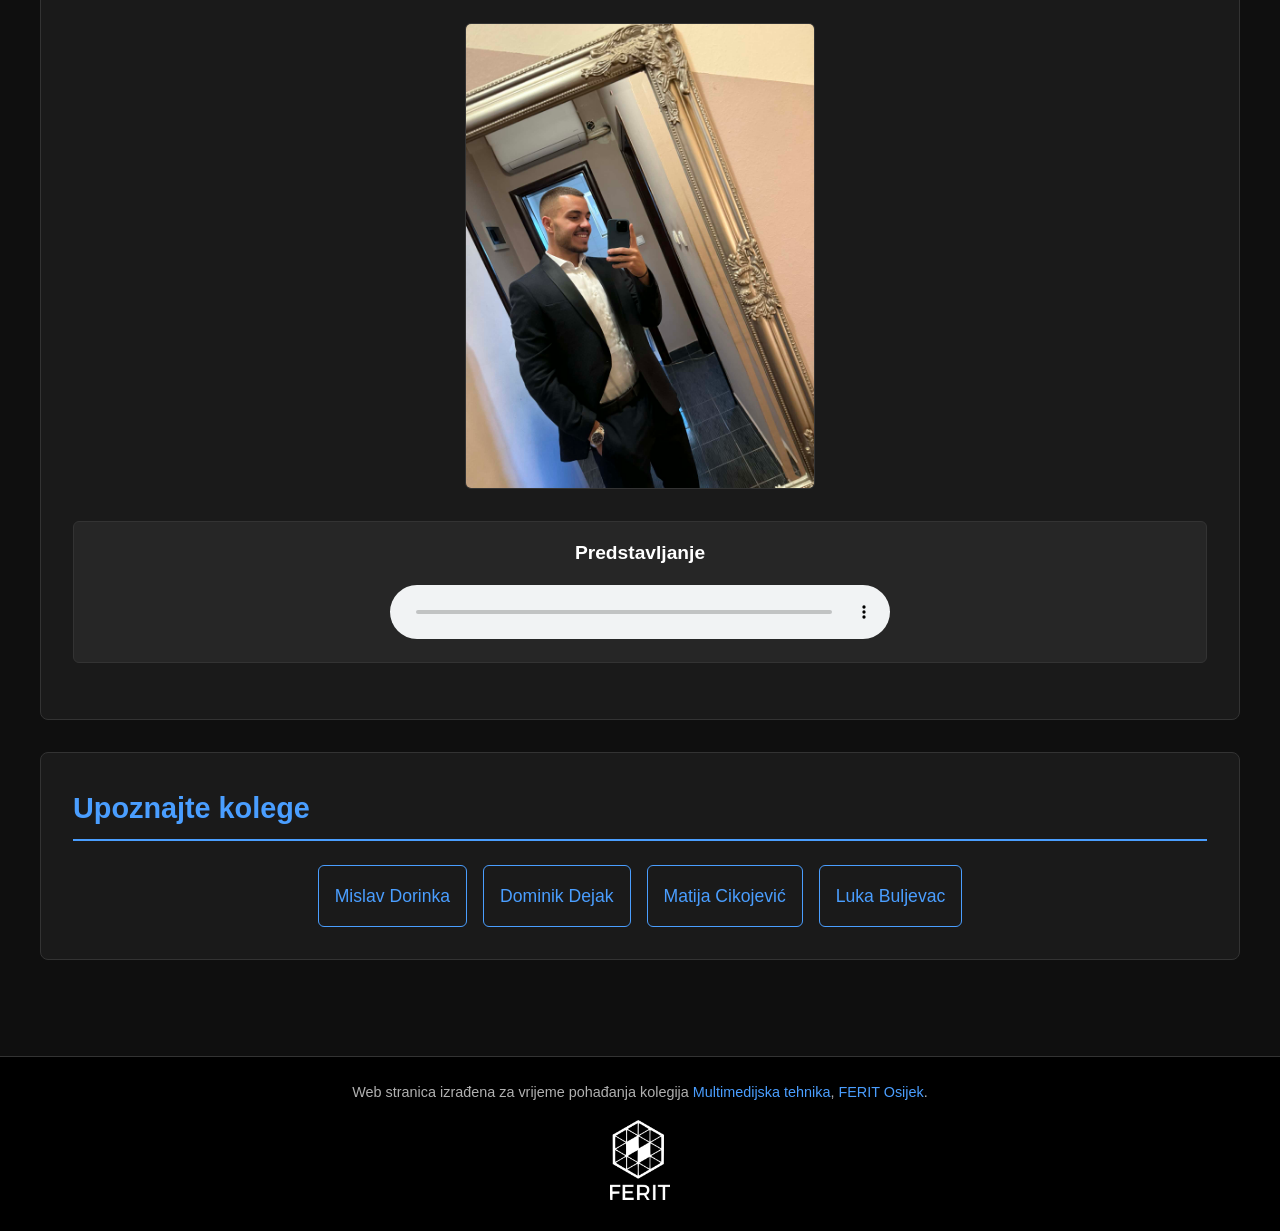
==== commit 52df78f5: "Change image format from JPEG to BMP" ====
--- a/bojan.html
+++ b/bojan.html
@@ -93,8 +93,8 @@
             </div>
           </div>
         </div>
-        <a href="Hobi.jpeg" target="_blank" class="image-link">
-          <img src="Hobi.jpeg" alt="Hobiji" loading="lazy" />
+        <a href="Hobi.bmp" target="_blank" class="image-link">
+          <img src="Hobi.bmp" alt="Hobiji" loading="lazy" />
         </a>
       </section>
 
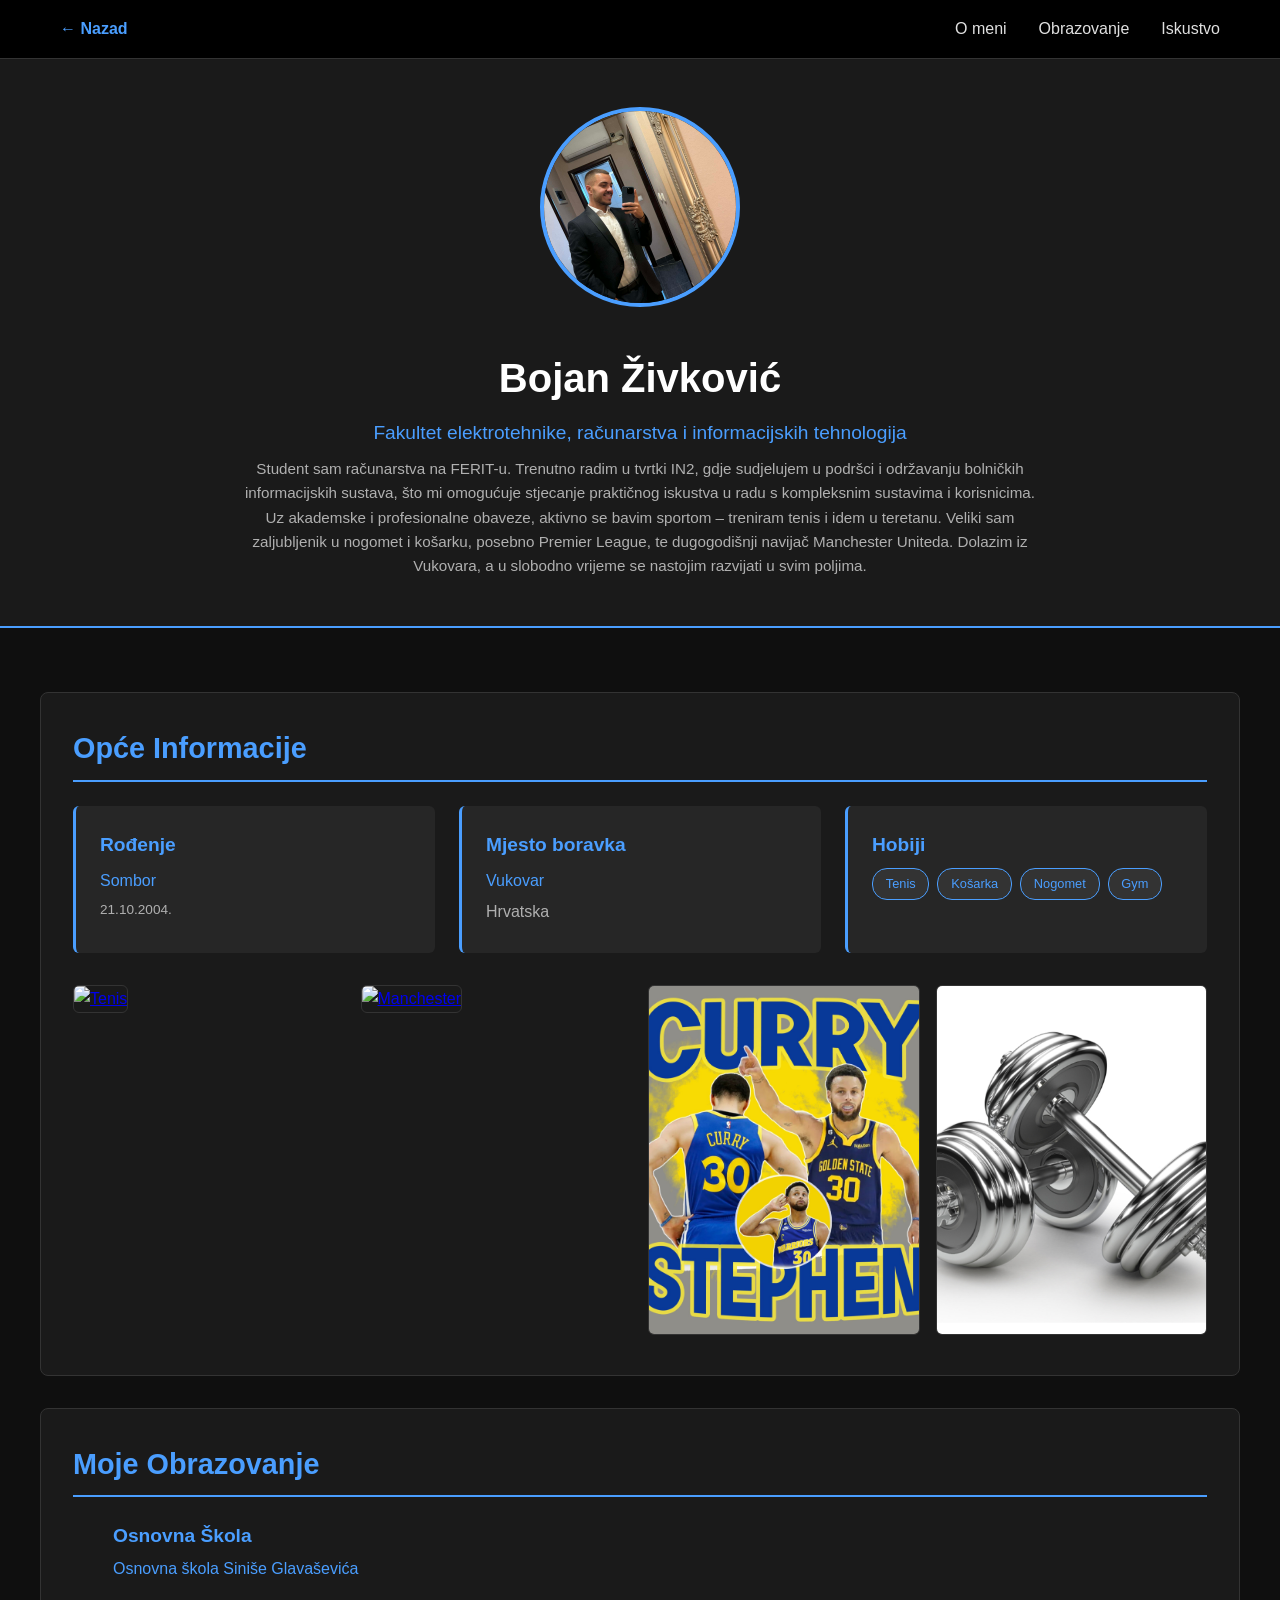
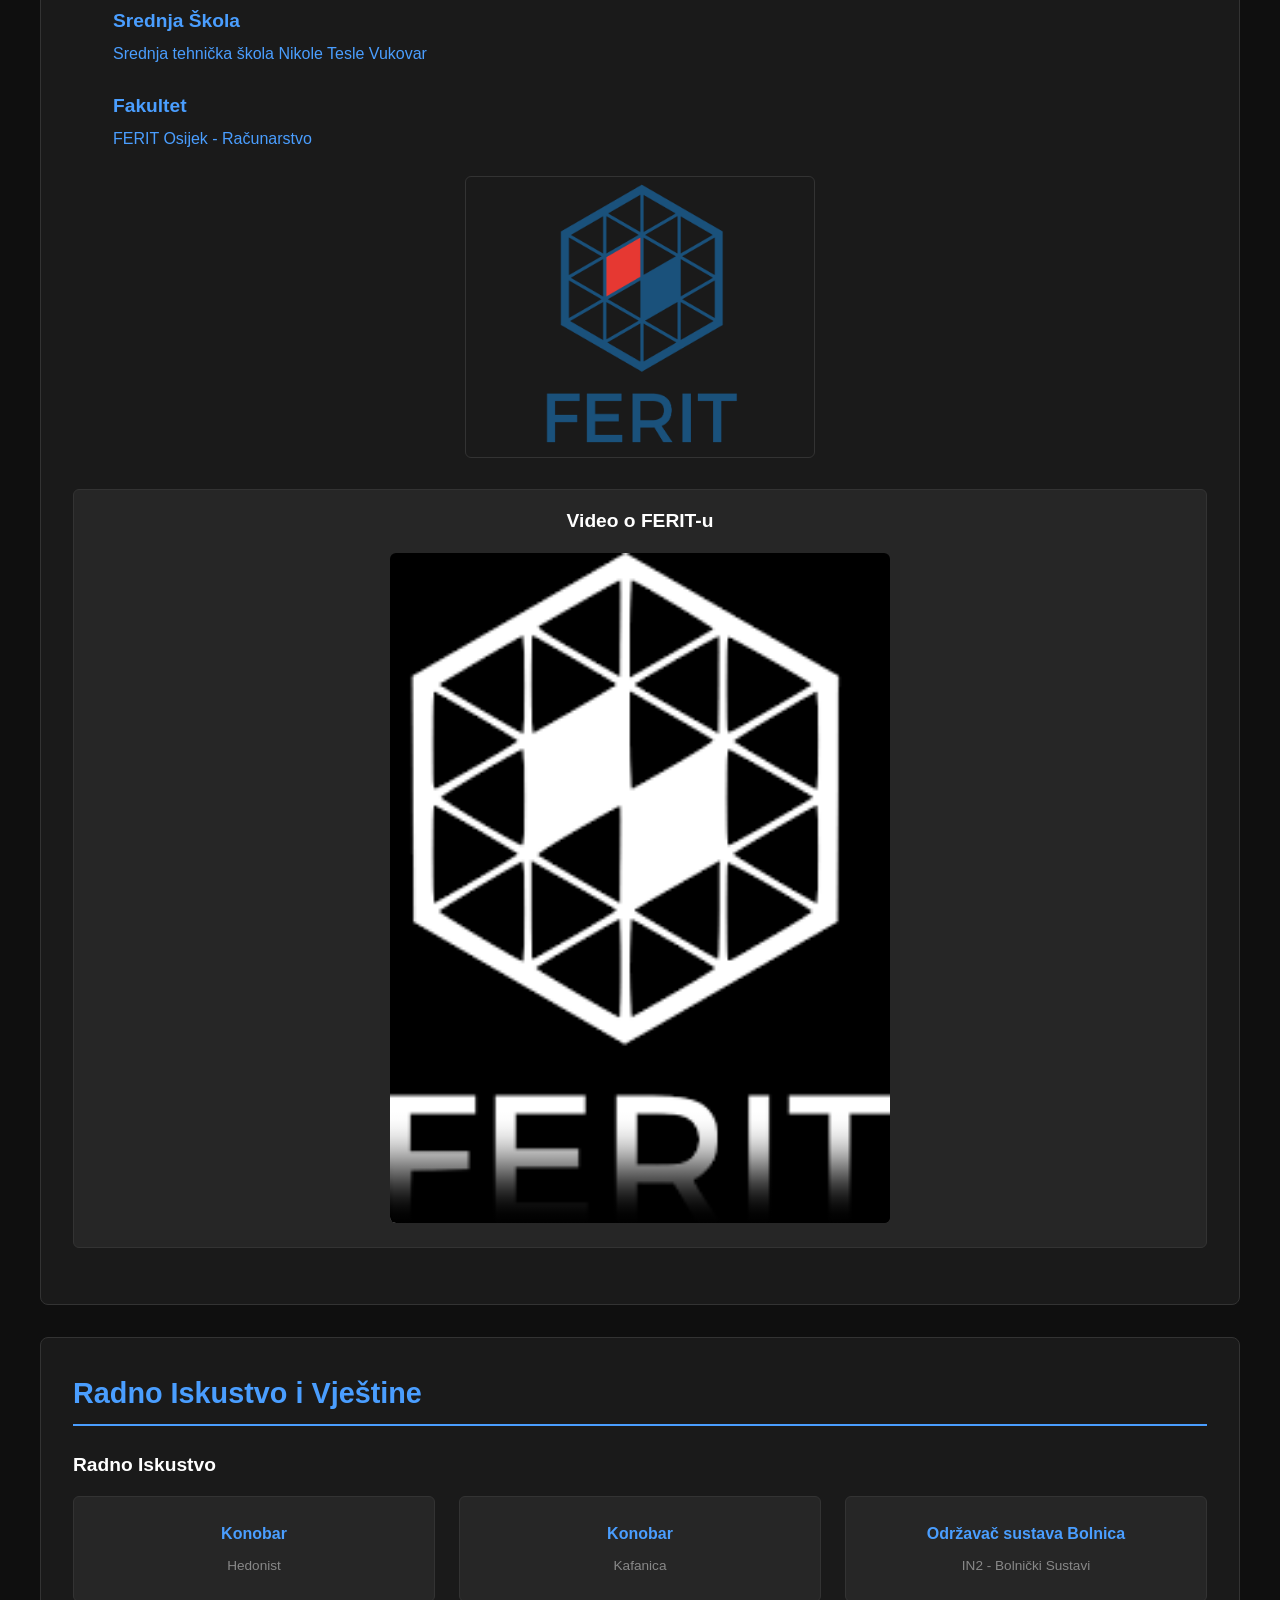
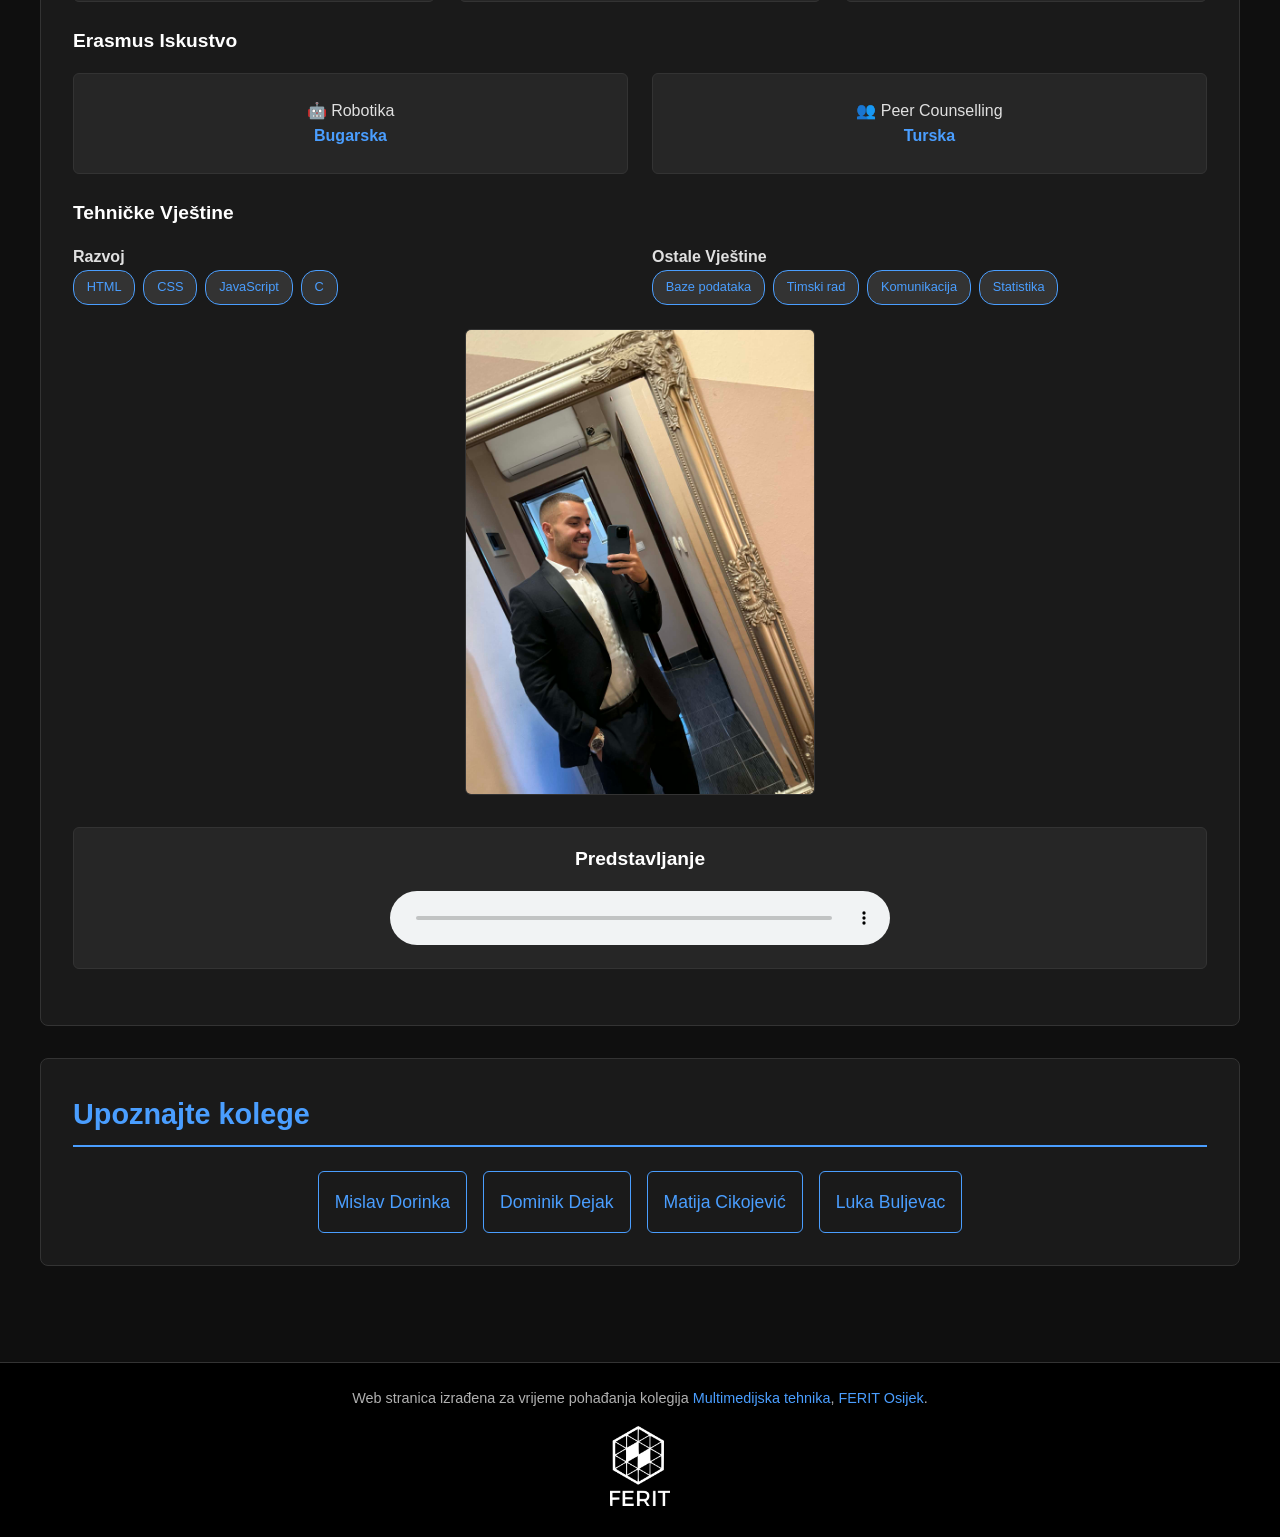
==== commit e9ec261a: "Add files via upload" ====
--- a/bojan.html
+++ b/bojan.html
@@ -93,9 +93,23 @@
             </div>
           </div>
         </div>
-        <a href="Hobi.bmp" target="_blank" class="image-link">
-          <img src="Hobi.bmp" alt="Hobiji" loading="lazy" />
-        </a>
+        <div class="gallery">
+          <a href="Hobi.bmp" target="_blank">
+            <img src="Hobi.bmp" alt="Tenis" loading="lazy" />
+          </a>
+
+          <a href="Mufc.gif" target="_blank">
+            <img src="Mufc.gif" alt="Manchester" loading="lazy" />
+          </a>
+
+          <a href="curry.jpg" target="_blank">
+            <img src="curry.jpg" alt="Curry" loading="lazy" />
+          </a>
+
+          <a href="gym.png" target="_blank">
+            <img src="gym.png" alt="Gym" loading="lazy" />
+          </a>
+        </div>
       </section>
 
       <section id="obrazovanje" class="education-section">
--- a/style.css
+++ b/style.css
@@ -120,7 +120,7 @@
   padding: 2rem;
 }
 
-main > .selection {
+main>.selection {
   width: 100%;
   max-width: 700px;
   margin: 0 auto;
@@ -487,4 +487,24 @@
 
 .footer-logo:hover {
   opacity: 0.8;
+}
+
+.gallery {
+  display: grid;
+  grid-template-columns: repeat(auto-fit, minmax(150px, 1fr));
+  gap: 1rem;
+  margin-top: 1.5rem;
+}
+
+.gallery img {
+  width: 100%;
+  height: 350px;
+  object-fit: cover;
+  border-radius: 6px;
+  border: 1px solid #333;
+  transition: transform 0.3s ease;
+}
+
+.gallery img:hover {
+  transform: scale(1.05);
 }
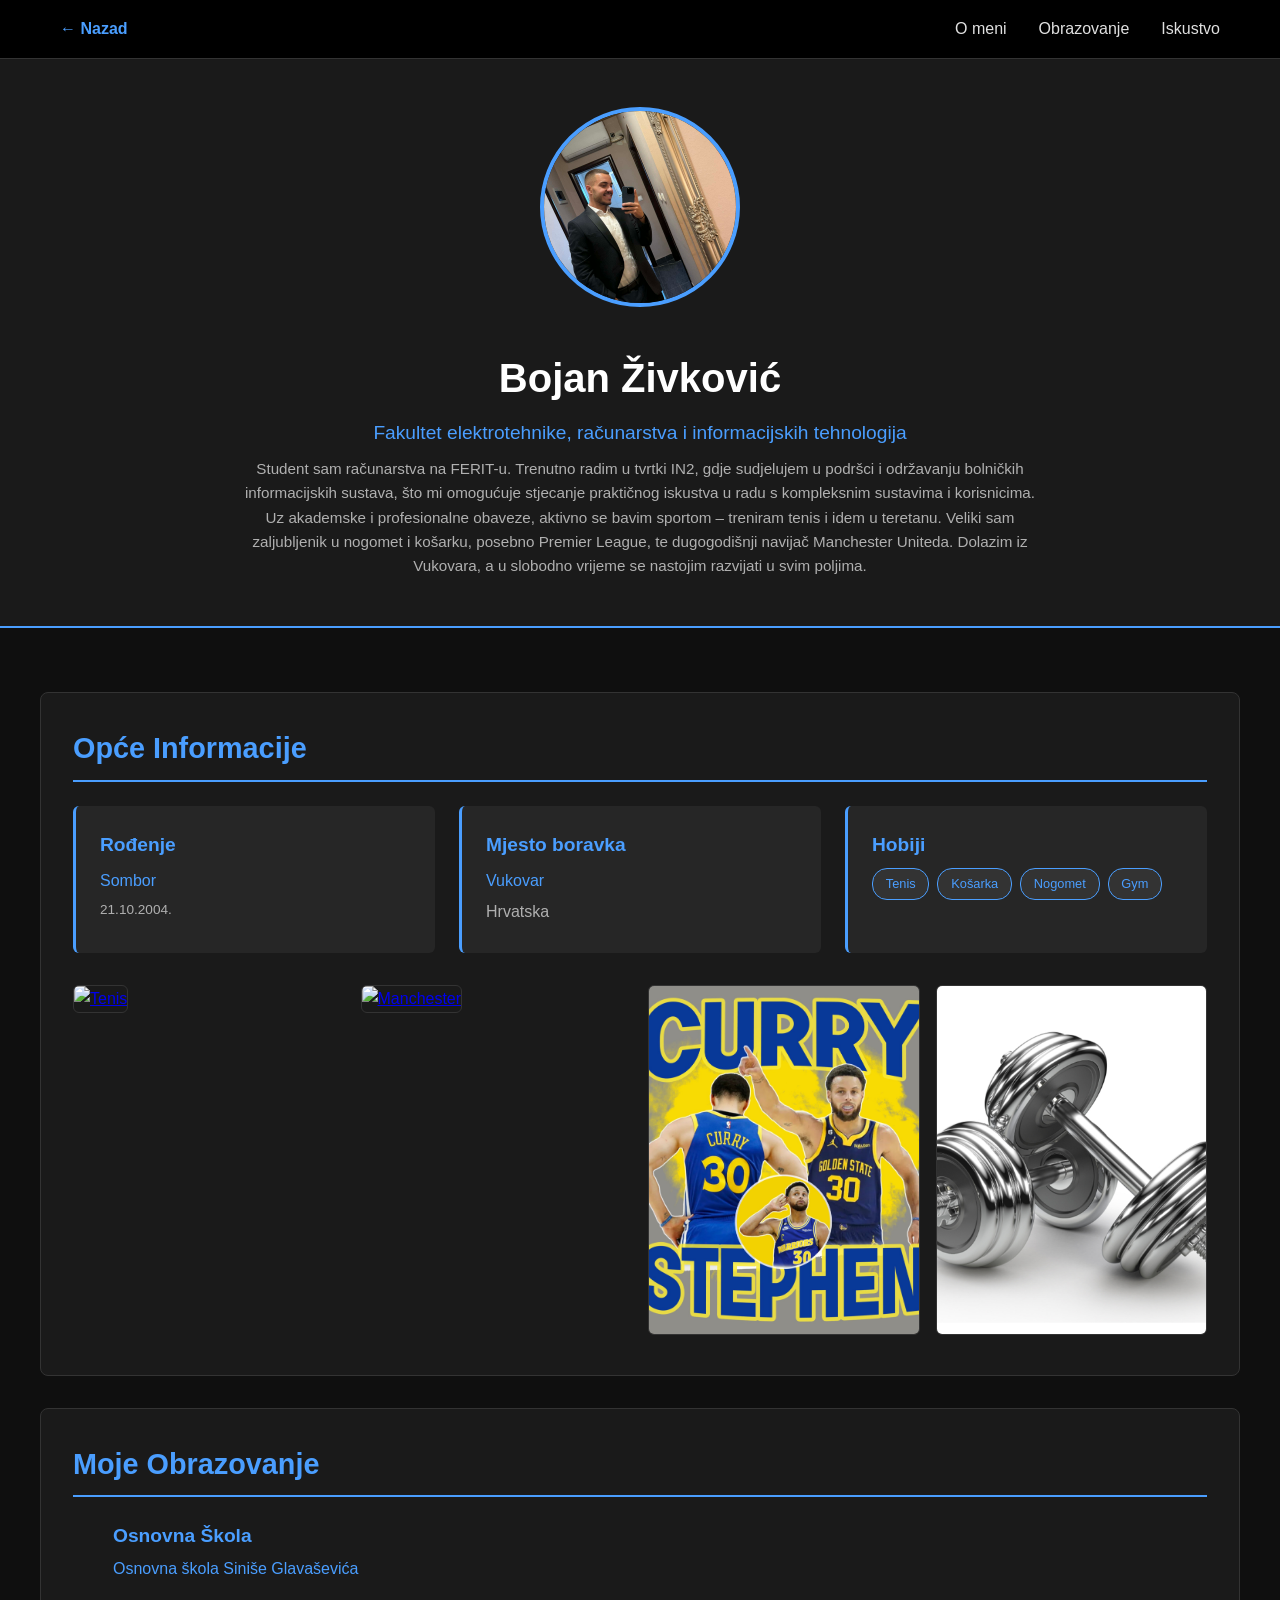
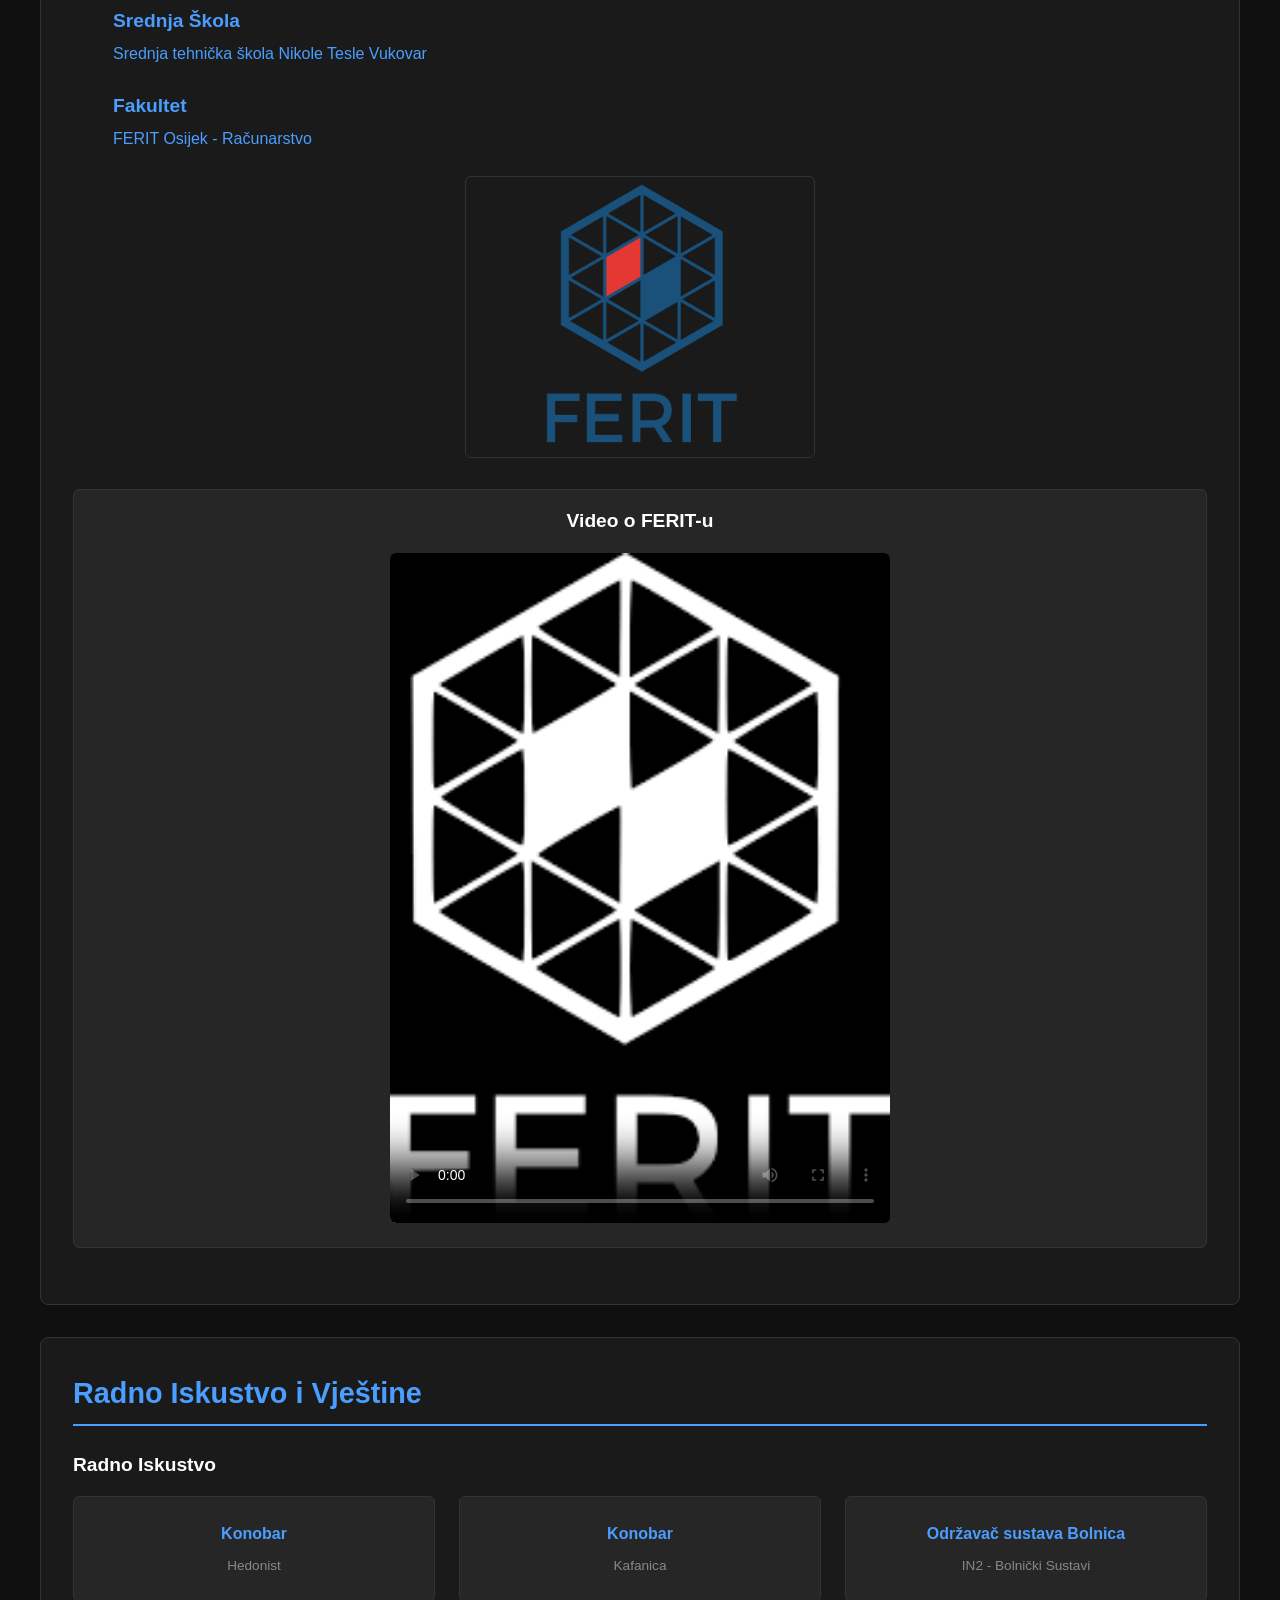
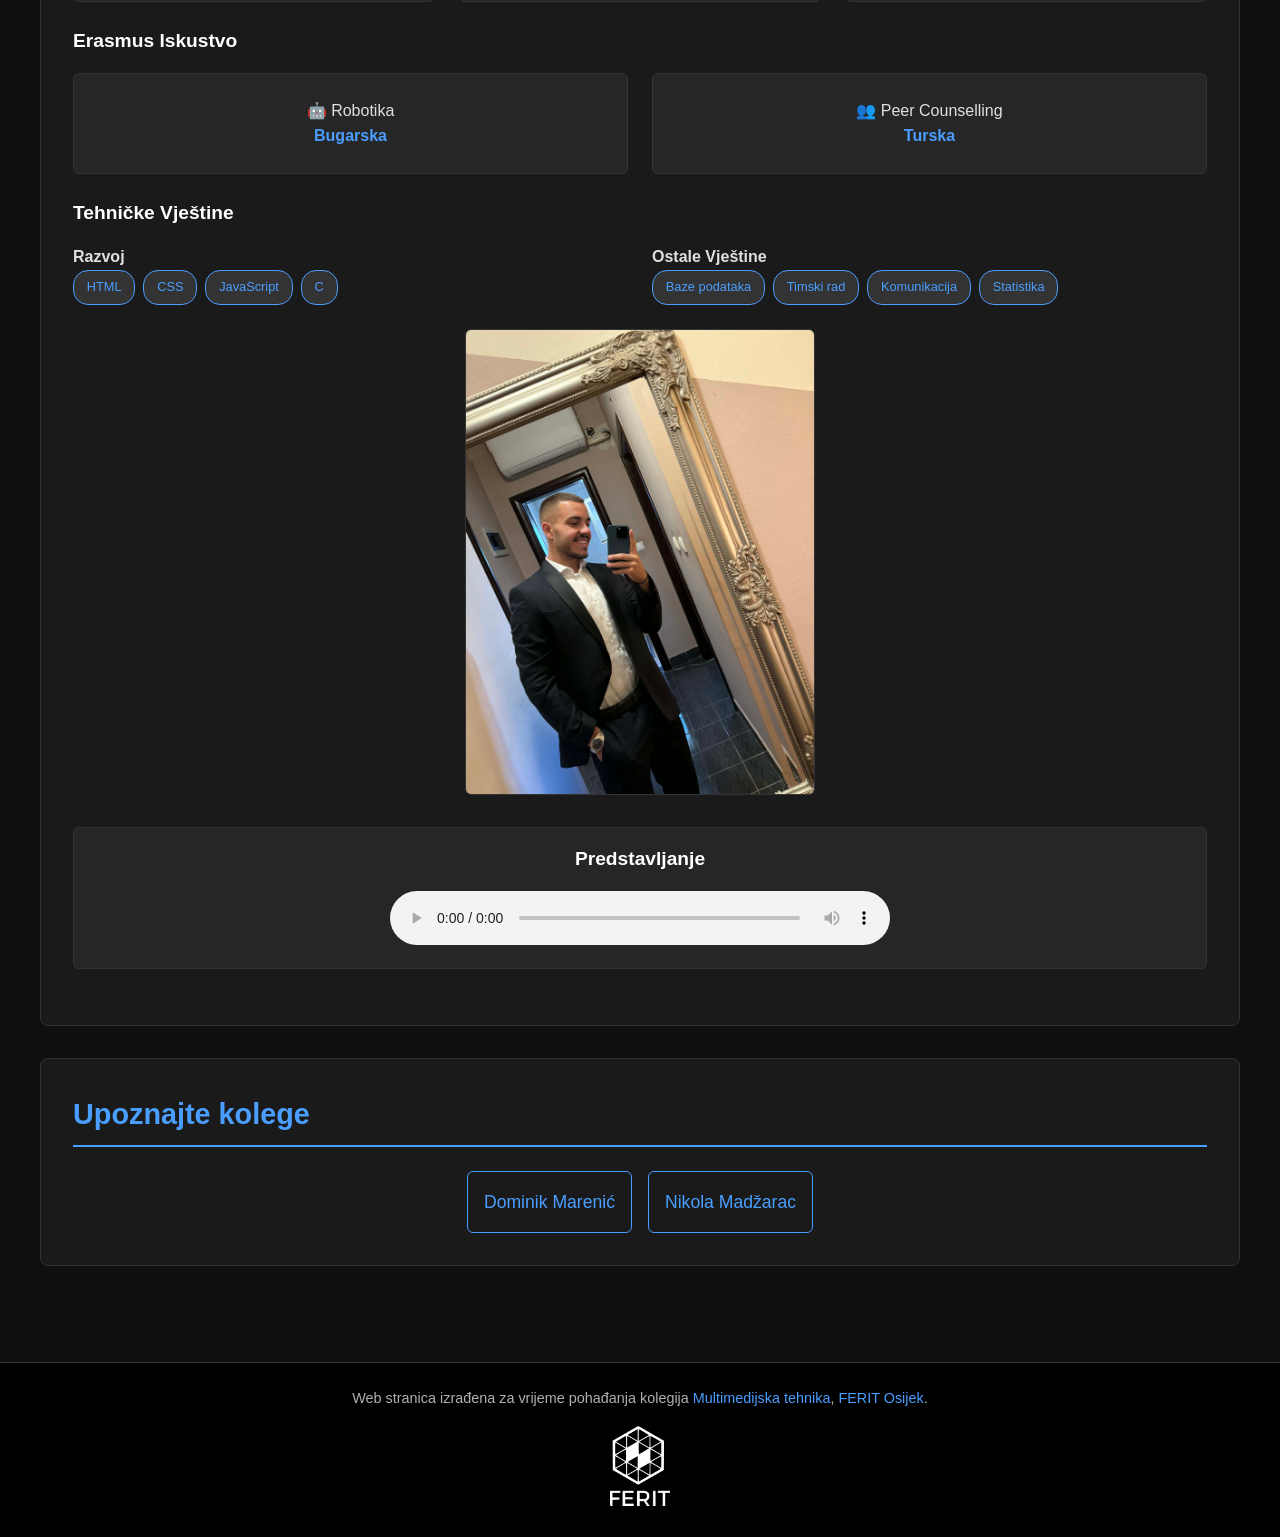
==== commit f0aab05b: "Add files via upload" ====
--- a/bojan.html
+++ b/bojan.html
@@ -241,28 +241,16 @@
         <h2>Upoznajte kolege</h2>
         <div class="colleagues-list">
           <a
-            href="https://mt-webprojekt.onrender.com/student/3/"
+            href="https://dmarenic.github.io/website/student1.html"
             target="_blank"
             class="colleague-link"
-            >Mislav Dorinka</a
+            >Dominik Marenić</a
           >
           <a
-            href="https://mt-webprojekt.onrender.com/student/4/"
+            href="https://dmarenic.github.io/website/student2.html"
             target="_blank"
             class="colleague-link"
-            >Dominik Dejak</a
-          >
-          <a
-            href="https://webbiography.onrender.com/MatijaCik/"
-            target="_blank"
-            class="colleague-link"
-            >Matija Cikojević</a
-          >
-          <a
-            href="https://webbiography.onrender.com/Luka/"
-            target="_blank"
-            class="colleague-link"
-            >Luka Buljevac</a
+            >Nikola Madžarac</a
           >
         </div>
       </section>
